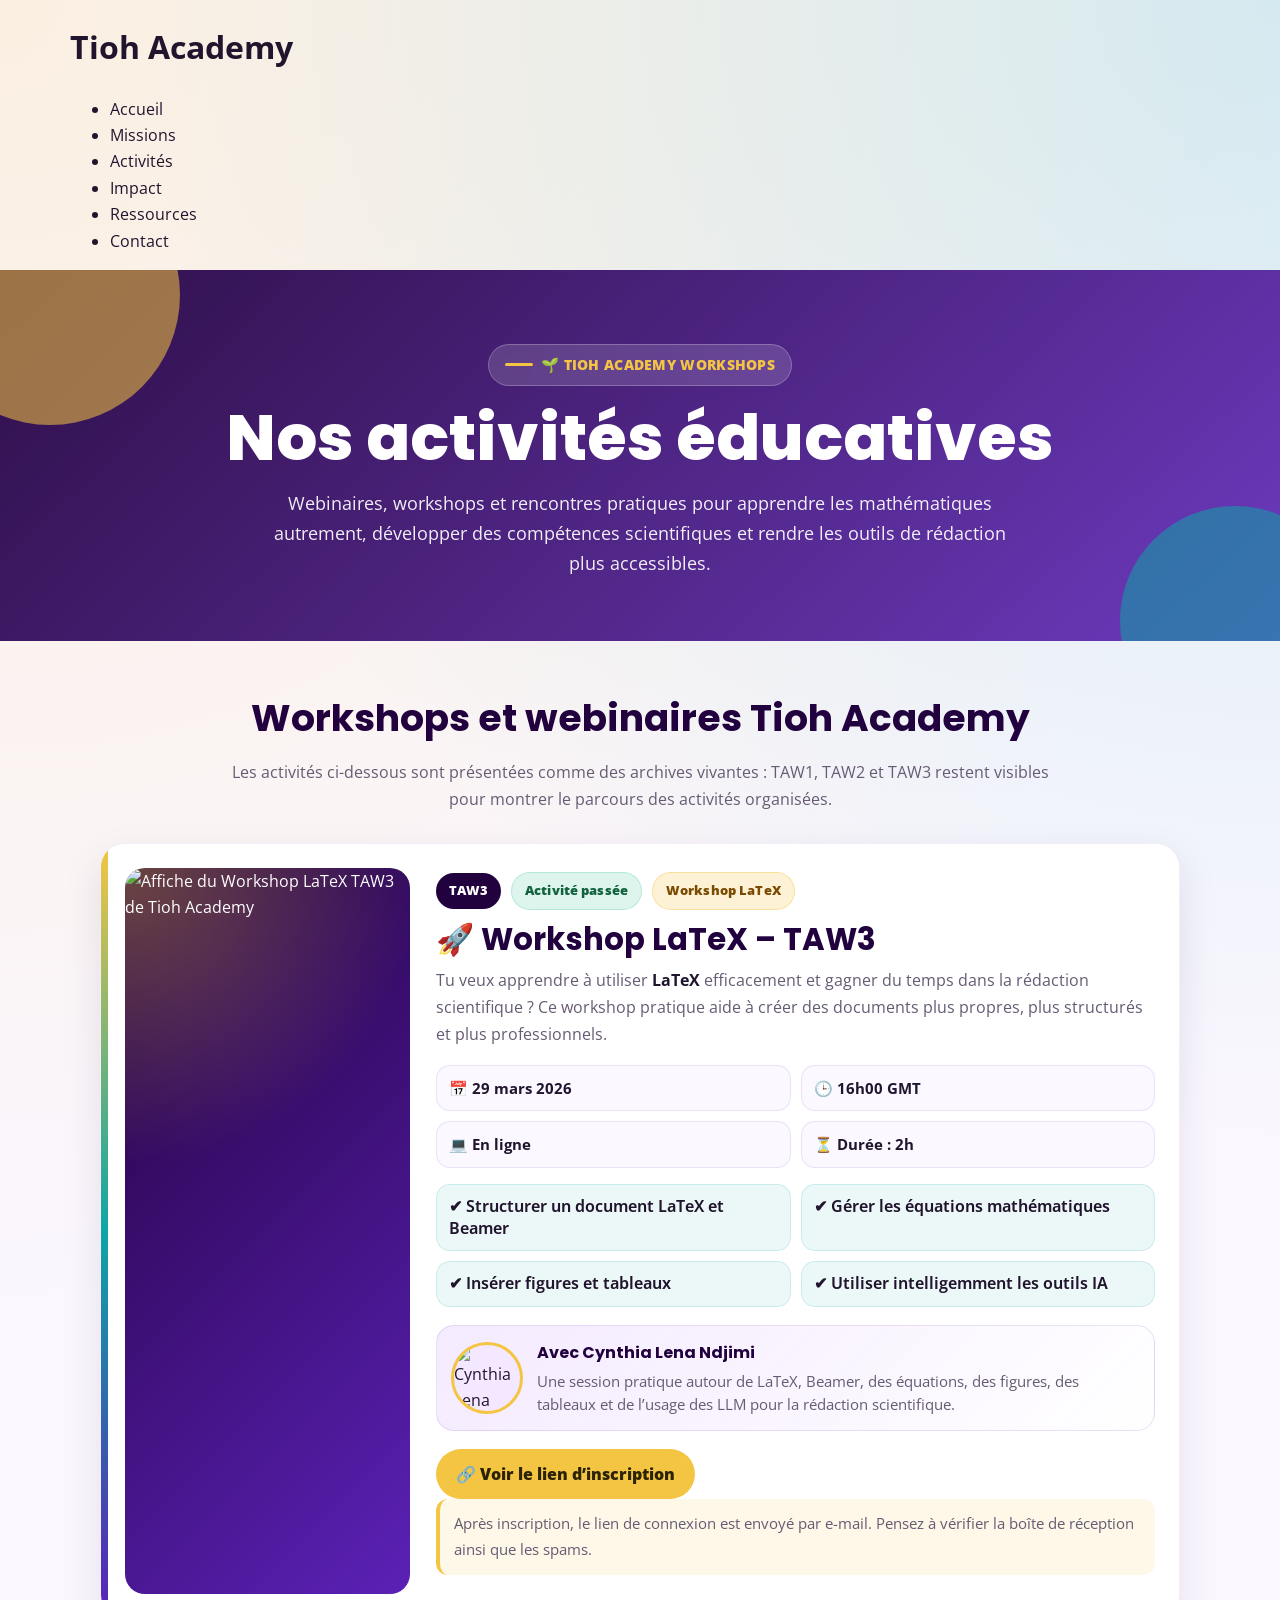
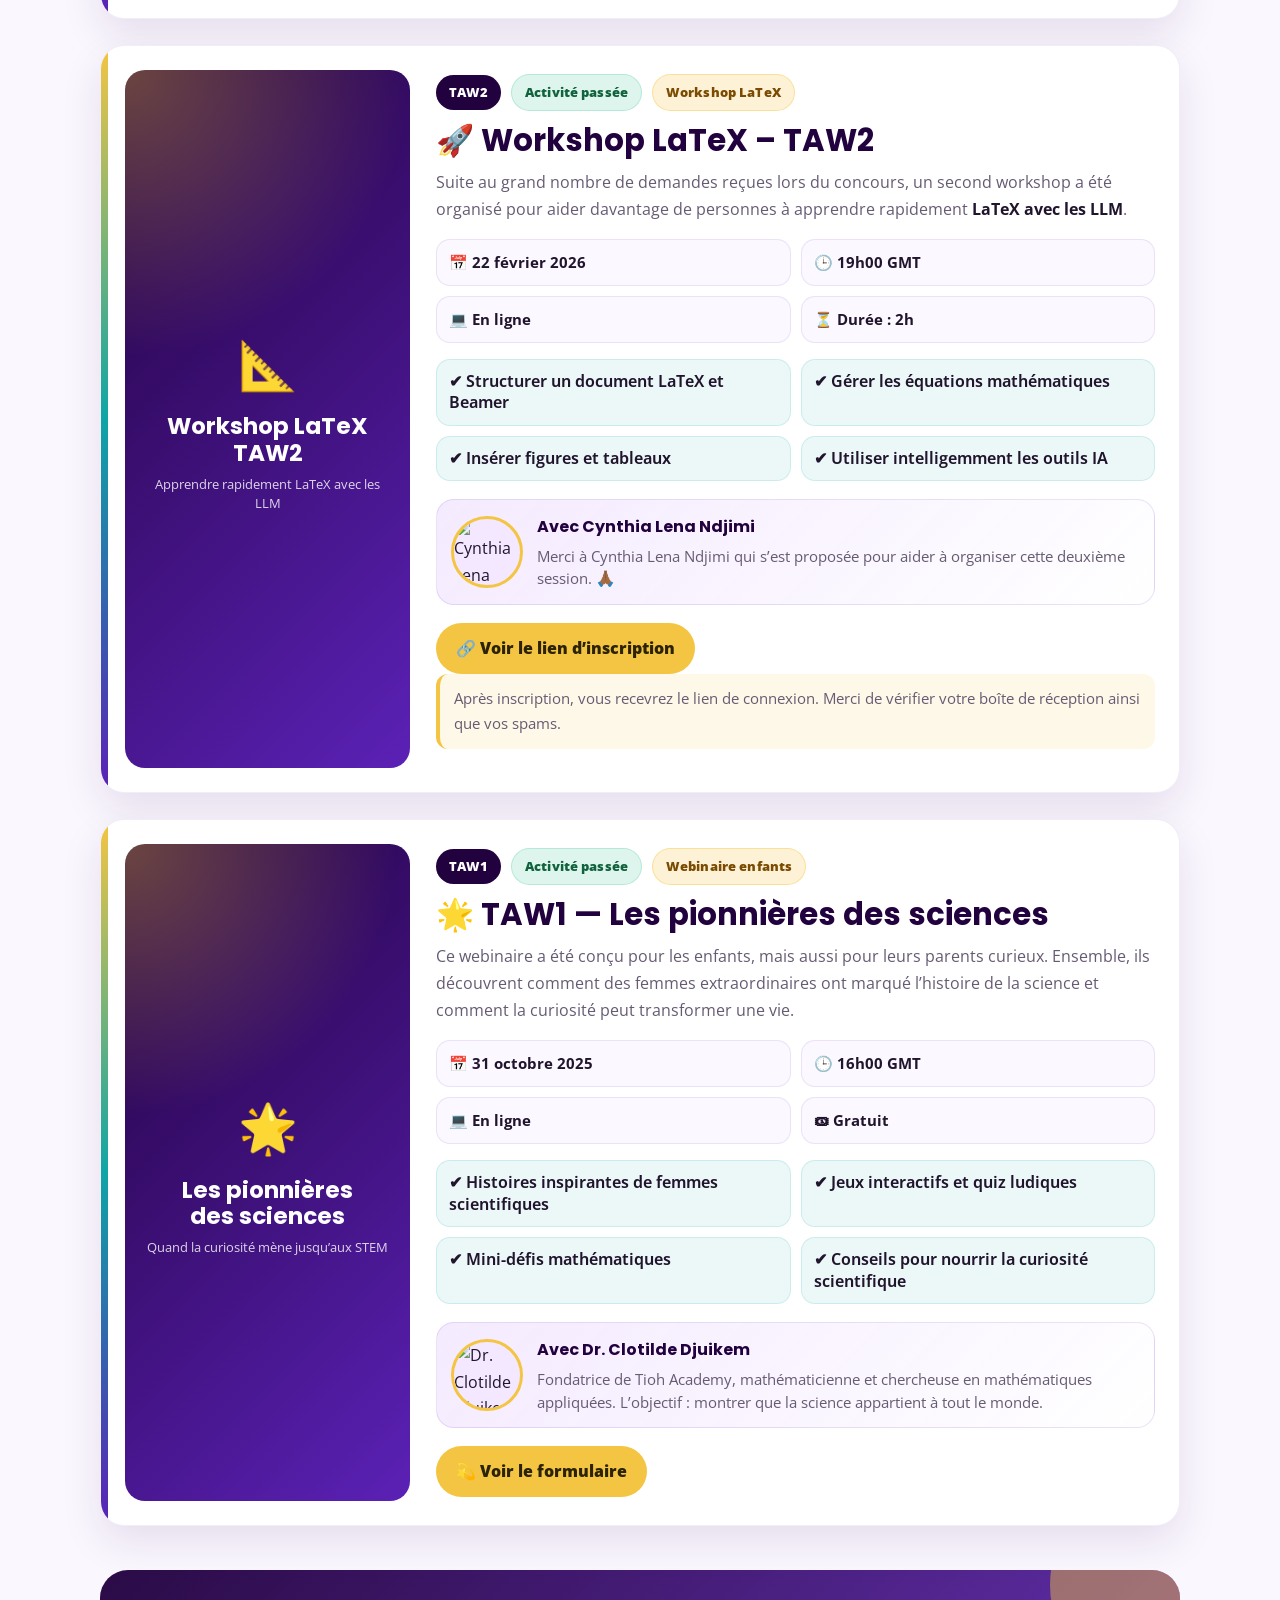
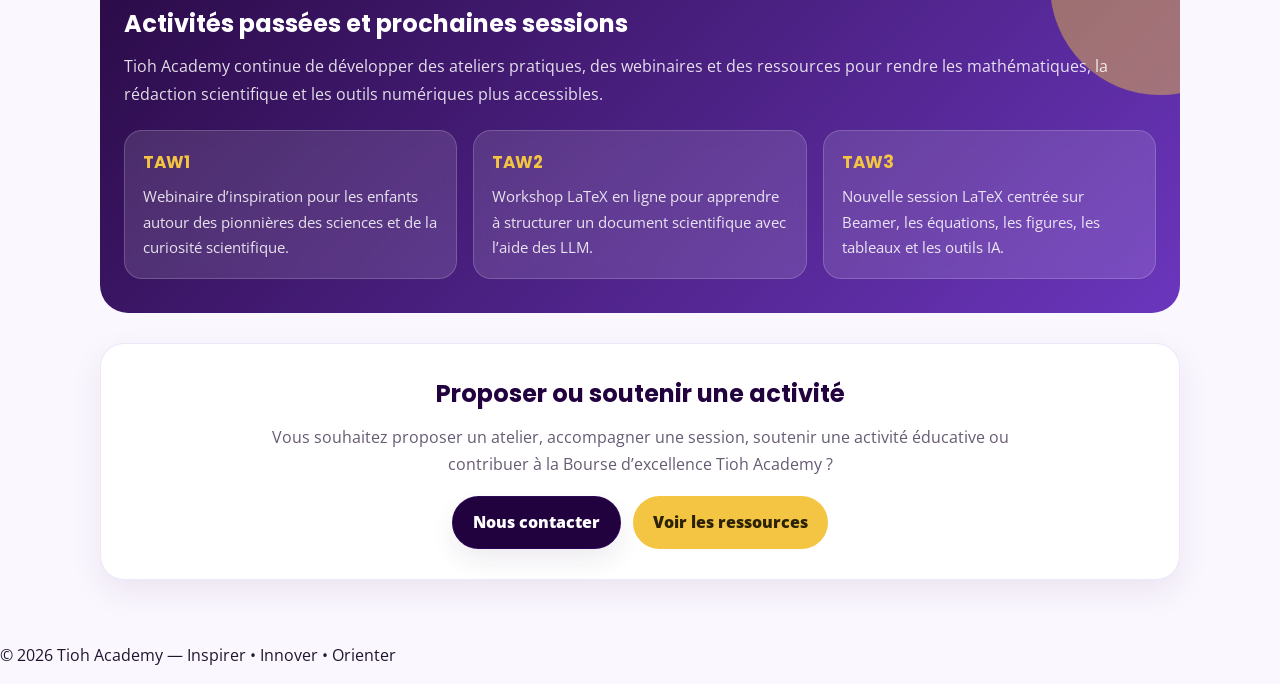
==== activites.html @ cbda8cb9 "Add files via upload" ====
<!DOCTYPE html>
<html lang="fr">
<head>
  <meta charset="UTF-8" />
  <meta name="viewport" content="width=device-width, initial-scale=1.0" />

  <title>Nos activités — Tioh Academy</title>
  <meta name="description" content="Découvrez les activités éducatives de Tioh Academy : webinaires, workshops LaTeX, ateliers de vulgarisation scientifique, ressources et événements pour apprendre les mathématiques autrement." />

  <link rel="stylesheet" href="style.css" />
  <link href="https://fonts.googleapis.com/css2?family=Poppins:wght@400;600;700;800&family=Open+Sans&display=swap" rel="stylesheet" />

  <style>
    :root {
      --tioh-navy: #22013F;
      --tioh-purple: #5B21B6;
      --tioh-purple-2: #7d3c98;
      --tioh-lavender: #F3E8FF;
      --tioh-light: #FBF7FF;
      --tioh-gold: #F4C542;
      --tioh-teal: #0EA5A6;
      --tioh-green: #10B981;
      --tioh-text: #21152E;
      --tioh-muted: #665B73;
      --white: #ffffff;
    }

    body {
      background:
        radial-gradient(circle at top left, rgba(244,197,66,0.16), transparent 32%),
        radial-gradient(circle at top right, rgba(14,165,166,0.16), transparent 28%),
        var(--tioh-light);
    }

    .hero-activities {
      position: relative;
      overflow: hidden;
      color: white;
      text-align: center;
      padding: 74px 20px 62px;
      background:
        linear-gradient(135deg, rgba(34,1,63,0.94), rgba(91,33,182,0.88)),
        url('images/hero-activites.jpg') center/cover no-repeat;
    }

    .hero-activities::before,
    .hero-activities::after {
      content: "";
      position: absolute;
      border-radius: 50%;
      opacity: 0.55;
      pointer-events: none;
    }

    .hero-activities::before {
      width: 260px;
      height: 260px;
      background: var(--tioh-gold);
      top: -105px;
      left: -80px;
    }

    .hero-activities::after {
      width: 230px;
      height: 230px;
      background: var(--tioh-teal);
      right: -70px;
      bottom: -95px;
    }

    .hero-activities .hero-inner {
      position: relative;
      z-index: 2;
      max-width: 920px;
      margin: 0 auto;
      animation: slideUp 0.9s ease-out;
    }

    .eyebrow {
      display: inline-flex;
      align-items: center;
      gap: 8px;
      background: rgba(255,255,255,0.15);
      border: 1px solid rgba(255,255,255,0.24);
      color: var(--tioh-gold);
      padding: 8px 16px;
      border-radius: 999px;
      font-weight: 800;
      font-size: 0.9rem;
      letter-spacing: 0.02em;
      margin-bottom: 18px;
      backdrop-filter: blur(6px);
    }

    .hero-activities h1 {
      font-family: "Poppins", sans-serif;
      font-size: clamp(2.1rem, 5vw, 4rem);
      line-height: 1.05;
      margin: 0 0 18px;
      font-weight: 800;
    }

    .hero-activities p {
      max-width: 760px;
      margin: 0 auto;
      font-size: 1.1rem;
      line-height: 1.7;
      color: rgba(255,255,255,0.92);
    }

    .section-activities {
      max-width: 1120px;
      margin: 0 auto;
      padding: 46px 20px;
    }

    .section-head {
      text-align: center;
      max-width: 820px;
      margin: 0 auto 30px;
    }

    .section-head h2 {
      color: var(--tioh-navy);
      font-family: "Poppins", sans-serif;
      font-size: clamp(1.65rem, 3vw, 2.35rem);
      margin: 0 0 10px;
    }

    .section-head p {
      color: var(--tioh-muted);
      margin: 0;
      line-height: 1.7;
    }

    .activity-stack {
      display: grid;
      gap: 26px;
    }

    .activity-card {
      display: grid;
      grid-template-columns: 285px 1fr;
      gap: 26px;
      background: var(--white);
      border-radius: 24px;
      padding: 24px;
      box-shadow: 0 16px 40px rgba(34,1,63,0.10);
      border: 1px solid rgba(91,33,182,0.08);
      position: relative;
      overflow: hidden;
      transition: transform 0.25s ease, box-shadow 0.25s ease;
    }

    .activity-card:hover {
      transform: translateY(-4px);
      box-shadow: 0 22px 50px rgba(34,1,63,0.15);
    }

    .activity-card::before {
      content: "";
      position: absolute;
      inset: 0 auto 0 0;
      width: 7px;
      background: linear-gradient(180deg, var(--tioh-gold), var(--tioh-teal), var(--tioh-purple));
    }

    .activity-media {
      position: relative;
      min-height: 250px;
      border-radius: 20px;
      overflow: hidden;
      background:
        radial-gradient(circle at top left, rgba(244,197,66,0.35), transparent 38%),
        linear-gradient(135deg, var(--tioh-navy), var(--tioh-purple));
      display: flex;
      align-items: center;
      justify-content: center;
      color: white;
    }

    .activity-media img {
      width: 100%;
      height: 100%;
      min-height: 250px;
      object-fit: cover;
      display: block;
    }

    .media-placeholder {
      text-align: center;
      padding: 22px;
    }

    .media-placeholder .big {
      font-size: 3rem;
      display: block;
      margin-bottom: 10px;
    }

    .media-placeholder strong {
      display: block;
      font-family: "Poppins", sans-serif;
      font-size: 1.45rem;
      line-height: 1.15;
    }

    .media-placeholder small {
      display: block;
      margin-top: 8px;
      color: rgba(255,255,255,0.82);
      line-height: 1.45;
    }

    .activity-content {
      padding: 4px 0;
    }

    .topline {
      display: flex;
      flex-wrap: wrap;
      gap: 10px;
      align-items: center;
      margin-bottom: 12px;
    }

    .status {
      display: inline-flex;
      align-items: center;
      border-radius: 999px;
      padding: 7px 13px;
      font-weight: 800;
      font-size: 0.82rem;
      letter-spacing: 0.01em;
    }

    .status-past {
      color: #11623d;
      background: rgba(16,185,129,0.14);
      border: 1px solid rgba(16,185,129,0.20);
    }

    .status-featured {
      color: #7a4b00;
      background: rgba(244,197,66,0.22);
      border: 1px solid rgba(244,197,66,0.40);
    }

    .activity-number {
      display: inline-flex;
      align-items: center;
      border-radius: 999px;
      padding: 7px 13px;
      color: white;
      background: var(--tioh-navy);
      font-weight: 800;
      font-size: 0.82rem;
    }

    .activity-content h3 {
      margin: 0 0 10px;
      color: var(--tioh-navy);
      font-family: "Poppins", sans-serif;
      font-size: clamp(1.35rem, 2.4vw, 2rem);
      line-height: 1.15;
    }

    .activity-content p {
      color: var(--tioh-muted);
      line-height: 1.7;
      margin: 0 0 15px;
    }

    .activity-content strong {
      color: var(--tioh-text);
    }

    .meta-grid {
      display: grid;
      grid-template-columns: repeat(2, minmax(0, 1fr));
      gap: 10px;
      margin: 16px 0;
    }

    .meta {
      background: #fbf8ff;
      border: 1px solid rgba(91,33,182,0.10);
      border-radius: 14px;
      padding: 10px 12px;
      color: var(--tioh-text);
      font-weight: 700;
      font-size: 0.94rem;
    }

    .program {
      display: grid;
      grid-template-columns: repeat(2, minmax(0, 1fr));
      gap: 10px;
      margin: 16px 0 18px;
      padding: 0;
      list-style: none;
    }

    .program li {
      background: rgba(14,165,166,0.08);
      border: 1px solid rgba(14,165,166,0.15);
      color: var(--tioh-text);
      border-radius: 14px;
      padding: 11px 12px;
      line-height: 1.35;
      font-weight: 650;
    }

    .speaker-box {
      display: flex;
      align-items: center;
      gap: 14px;
      background: linear-gradient(135deg, rgba(243,232,255,0.9), rgba(255,255,255,0.95));
      border: 1px solid rgba(91,33,182,0.12);
      border-radius: 18px;
      padding: 14px;
      margin: 18px 0;
    }

    .speaker-photo {
      width: 72px;
      height: 72px;
      border-radius: 50%;
      object-fit: cover;
      border: 3px solid var(--tioh-gold);
      background: var(--tioh-lavender);
      flex: 0 0 auto;
    }

    .speaker-placeholder {
      width: 72px;
      height: 72px;
      border-radius: 50%;
      border: 3px solid var(--tioh-gold);
      background: linear-gradient(135deg, var(--tioh-purple), var(--tioh-teal));
      color: white;
      font-weight: 800;
      display: inline-flex;
      align-items: center;
      justify-content: center;
      flex: 0 0 auto;
      font-family: "Poppins", sans-serif;
      font-size: 0.95rem;
    }

    .speaker-box h4 {
      margin: 0 0 4px;
      color: var(--tioh-navy);
      font-family: "Poppins", sans-serif;
    }

    .speaker-box p {
      margin: 0;
      font-size: 0.95rem;
      line-height: 1.5;
    }

    .btn-row {
      display: flex;
      flex-wrap: wrap;
      gap: 12px;
      margin-top: 18px;
    }

    .btn-activity {
      display: inline-flex;
      align-items: center;
      justify-content: center;
      gap: 8px;
      background: var(--tioh-gold);
      color: #2b2304;
      text-decoration: none;
      font-weight: 800;
      border-radius: 999px;
      padding: 12px 20px;
      transition: transform 0.25s ease, background 0.25s ease;
    }

    .btn-activity:hover {
      transform: translateY(-3px);
      background: #d9a91e;
    }

    .btn-secondary {
      background: var(--tioh-navy);
      color: white;
    }

    .btn-secondary:hover {
      background: var(--tioh-purple);
    }

    .note {
      font-size: 0.94rem;
      color: var(--tioh-muted);
      background: rgba(244,197,66,0.12);
      border-left: 4px solid var(--tioh-gold);
      border-radius: 12px;
      padding: 12px 14px;
      margin-top: 14px;
    }

    .archive-section {
      background: linear-gradient(135deg, rgba(34,1,63,0.96), rgba(91,33,182,0.90));
      color: white;
      border-radius: 28px;
      padding: 34px 24px;
      margin-top: 44px;
      overflow: hidden;
      position: relative;
    }

    .archive-section::after {
      content: "";
      position: absolute;
      width: 220px;
      height: 220px;
      background: var(--tioh-gold);
      border-radius: 50%;
      right: -90px;
      top: -95px;
      opacity: 0.45;
    }

    .archive-section h2,
    .archive-section p {
      position: relative;
      z-index: 1;
    }

    .archive-section h2 {
      margin: 0 0 10px;
      font-family: "Poppins", sans-serif;
      color: white;
    }

    .archive-section p {
      margin: 0;
      color: rgba(255,255,255,0.86);
      line-height: 1.7;
    }

    .archive-grid {
      position: relative;
      z-index: 1;
      display: grid;
      grid-template-columns: repeat(3, minmax(0, 1fr));
      gap: 16px;
      margin-top: 22px;
    }

    .mini-card {
      background: rgba(255,255,255,0.12);
      border: 1px solid rgba(255,255,255,0.18);
      border-radius: 18px;
      padding: 18px;
      backdrop-filter: blur(8px);
    }

    .mini-card h3 {
      margin: 0 0 8px;
      color: var(--tioh-gold);
      font-family: "Poppins", sans-serif;
      font-size: 1.05rem;
    }

    .mini-card p {
      font-size: 0.93rem;
      margin: 0;
    }

    .contact-cta {
      text-align: center;
      background: white;
      border: 1px solid rgba(91,33,182,0.10);
      border-radius: 24px;
      box-shadow: 0 12px 32px rgba(34,1,63,0.08);
      padding: 30px 20px;
      margin-top: 30px;
    }

    .contact-cta h2 {
      margin: 0 0 10px;
      color: var(--tioh-navy);
      font-family: "Poppins", sans-serif;
    }

    .contact-cta p {
      color: var(--tioh-muted);
      line-height: 1.7;
      max-width: 760px;
      margin: 0 auto 18px;
    }

    @keyframes slideUp {
      from { transform: translateY(28px); opacity: 0; }
      to { transform: translateY(0); opacity: 1; }
    }

    @media (max-width: 880px) {
      .activity-card {
        grid-template-columns: 1fr;
      }

      .activity-media {
        max-width: 380px;
        width: 100%;
        margin: 0 auto;
      }

      .archive-grid {
        grid-template-columns: 1fr;
      }
    }

    @media (max-width: 620px) {
      .hero-activities {
        padding: 56px 16px 48px;
      }

      .section-activities {
        padding: 36px 16px;
      }

      .activity-card {
        padding: 18px;
        border-radius: 20px;
      }

      .meta-grid,
      .program {
        grid-template-columns: 1fr;
      }

      .speaker-box {
        align-items: flex-start;
      }

      .speaker-photo,
      .speaker-placeholder {
        width: 58px;
        height: 58px;
      }
    }
  </style>
</head>

<body>

  <!-- Header -->
  <header>
    <div class="container">
      <h1 class="logo">Tioh Academy</h1>
      <nav>
        <ul>
          <li><a href="index.html#accueil">Accueil</a></li>
          <li><a href="index.html#missions">Missions</a></li>
          <li><a href="activites.html" class="active">Activités</a></li>
          <li><a href="impact.html">Impact</a></li>
          <li><a href="ressources.html">Ressources</a></li>
          <li><a href="index.html#contact">Contact</a></li>
        </ul>
      </nav>
    </div>
  </header>

  <!-- Hero -->
  <section class="hero-activities">
    <div class="hero-inner">
      <div class="eyebrow">🌱 TIOH ACADEMY WORKSHOPS</div>
      <h1>Nos activités éducatives</h1>
      <p>
        Webinaires, workshops et rencontres pratiques pour apprendre les mathématiques autrement,
        développer des compétences scientifiques et rendre les outils de rédaction plus accessibles.
      </p>
    </div>
  </section>

  <!-- Activités principales -->
  <main class="section-activities">
    <div class="section-head">
      <h2>Workshops et webinaires Tioh Academy</h2>
      <p>
        Les activités ci-dessous sont présentées comme des archives vivantes :
        TAW1, TAW2 et TAW3 restent visibles pour montrer le parcours des activités organisées.
      </p>
    </div>

    <div class="activity-stack">

      <!-- TAW3 -->
      <article class="activity-card" id="taw3">
        <div class="activity-media">
          <img src="images/activites/taw3-latex.png" alt="Affiche du Workshop LaTeX TAW3 de Tioh Academy">
        </div>

        <div class="activity-content">
          <div class="topline">
            <span class="activity-number">TAW3</span>
            <span class="status status-past">Activité passée</span>
            <span class="status status-featured">Workshop LaTeX</span>
          </div>

          <h3>🚀 Workshop LaTeX – TAW3</h3>

          <p>
            Tu veux apprendre à utiliser <strong>LaTeX</strong> efficacement et gagner du temps dans la rédaction scientifique ?
            Ce workshop pratique aide à créer des documents plus propres, plus structurés et plus professionnels.
          </p>

          <div class="meta-grid">
            <div class="meta">📅 29 mars 2026</div>
            <div class="meta">🕒 16h00 GMT</div>
            <div class="meta">💻 En ligne</div>
            <div class="meta">⏳ Durée : 2h</div>
          </div>

          <ul class="program">
            <li>✔ Structurer un document LaTeX et Beamer</li>
            <li>✔ Gérer les équations mathématiques</li>
            <li>✔ Insérer figures et tableaux</li>
            <li>✔ Utiliser intelligemment les outils IA</li>
          </ul>

          <div class="speaker-box">
            <img class="speaker-photo" src="images/intervenantes/cynthia_lena_ndjimi.jpg" alt="Cynthia Lena Ndjimi, intervenante du workshop LaTeX Tioh Academy">
            <div>
              <h4>Avec Cynthia Lena Ndjimi</h4>
              <p>
                Une session pratique autour de LaTeX, Beamer, des équations, des figures, des tableaux
                et de l’usage des LLM pour la rédaction scientifique.
              </p>
            </div>
          </div>

          <div class="btn-row">
            <a href="https://lnkd.in/guh6CATs" class="btn-activity" target="_blank" rel="noopener noreferrer">
              🔗 Voir le lien d’inscription
            </a>
          </div>

          <p class="note">
            Après inscription, le lien de connexion est envoyé par e-mail.
            Pensez à vérifier la boîte de réception ainsi que les spams.
          </p>
        </div>
      </article>

      <!-- TAW2 -->
      <article class="activity-card" id="taw2">
        <div class="activity-media">
          <div class="media-placeholder">
            <span class="big">📐</span>
            <strong>Workshop LaTeX<br>TAW2</strong>
            <small>Apprendre rapidement LaTeX avec les LLM</small>
          </div>
        </div>

        <div class="activity-content">
          <div class="topline">
            <span class="activity-number">TAW2</span>
            <span class="status status-past">Activité passée</span>
            <span class="status status-featured">Workshop LaTeX</span>
          </div>

          <h3>🚀 Workshop LaTeX – TAW2</h3>

          <p>
            Suite au grand nombre de demandes reçues lors du concours,
            un second workshop a été organisé pour aider davantage de personnes
            à apprendre rapidement <strong>LaTeX avec les LLM</strong>.
          </p>

          <div class="meta-grid">
            <div class="meta">📅 22 février 2026</div>
            <div class="meta">🕒 19h00 GMT</div>
            <div class="meta">💻 En ligne</div>
            <div class="meta">⏳ Durée : 2h</div>
          </div>

          <ul class="program">
            <li>✔ Structurer un document LaTeX et Beamer</li>
            <li>✔ Gérer les équations mathématiques</li>
            <li>✔ Insérer figures et tableaux</li>
            <li>✔ Utiliser intelligemment les outils IA</li>
          </ul>

          <div class="speaker-box">
            <img class="speaker-photo" src="images/intervenantes/cynthia_lena_ndjimi.jpg" alt="Cynthia Lena Ndjimi, intervenante du workshop LaTeX Tioh Academy">
            <div>
              <h4>Avec Cynthia Lena Ndjimi</h4>
              <p>
                Merci à Cynthia Lena Ndjimi qui s’est proposée pour aider à organiser cette deuxième session. 🙏🏾
              </p>
            </div>
          </div>

          <div class="btn-row">
            <a href="https://lnkd.in/gDzG6xdK" class="btn-activity" target="_blank" rel="noopener noreferrer">
              🔗 Voir le lien d’inscription
            </a>
          </div>

          <p class="note">
            Après inscription, vous recevrez le lien de connexion.
            Merci de vérifier votre boîte de réception ainsi que vos spams.
          </p>
        </div>
      </article>

      <!-- TAW1 -->
      <article class="activity-card" id="taw1">
        <div class="activity-media">
          <div class="media-placeholder">
            <span class="big">🌟</span>
            <strong>Les pionnières<br>des sciences</strong>
            <small>Quand la curiosité mène jusqu’aux STEM</small>
          </div>
        </div>

        <div class="activity-content">
          <div class="topline">
            <span class="activity-number">TAW1</span>
            <span class="status status-past">Activité passée</span>
            <span class="status status-featured">Webinaire enfants</span>
          </div>

          <h3>🌟 TAW1 — Les pionnières des sciences</h3>

          <p>
            Ce webinaire a été conçu pour les enfants, mais aussi pour leurs parents curieux.
            Ensemble, ils découvrent comment des femmes extraordinaires ont marqué l’histoire de la science
            et comment la curiosité peut transformer une vie.
          </p>

          <div class="meta-grid">
            <div class="meta">📅 31 octobre 2025</div>
            <div class="meta">🕒 16h00 GMT</div>
            <div class="meta">💻 En ligne</div>
            <div class="meta">🎟 Gratuit</div>
          </div>

          <ul class="program">
            <li>✔ Histoires inspirantes de femmes scientifiques</li>
            <li>✔ Jeux interactifs et quiz ludiques</li>
            <li>✔ Mini-défis mathématiques</li>
            <li>✔ Conseils pour nourrir la curiosité scientifique</li>
          </ul>

          <div class="speaker-box">
            <img class="speaker-photo" src="images/intervenantes/clotilde_djuikem.jpeg" alt="Dr. Clotilde Djuikem, fondatrice de Tioh Academy">
            <div>
              <h4>Avec Dr. Clotilde Djuikem</h4>
              <p>
                Fondatrice de Tioh Academy, mathématicienne et chercheuse en mathématiques appliquées.
                L’objectif : montrer que la science appartient à tout le monde.
              </p>
            </div>
          </div>

          <div class="btn-row">
            <a href="https://docs.google.com/forms/d/e/1FAIpQLSdXNtFnPAZ7CL9iQlbw2U0p4MJKfTzaOCSV3G_324K0WNvIiQ/viewform?usp=header" class="btn-activity" target="_blank" rel="noopener noreferrer">
              💫 Voir le formulaire
            </a>
          </div>
        </div>
      </article>

    </div>

    <section class="archive-section">
      <h2>Activités passées et prochaines sessions</h2>
      <p>
        Tioh Academy continue de développer des ateliers pratiques, des webinaires et des ressources
        pour rendre les mathématiques, la rédaction scientifique et les outils numériques plus accessibles.
      </p>

      <div class="archive-grid">
        <div class="mini-card">
          <h3>TAW1</h3>
          <p>Webinaire d’inspiration pour les enfants autour des pionnières des sciences et de la curiosité scientifique.</p>
        </div>

        <div class="mini-card">
          <h3>TAW2</h3>
          <p>Workshop LaTeX en ligne pour apprendre à structurer un document scientifique avec l’aide des LLM.</p>
        </div>

        <div class="mini-card">
          <h3>TAW3</h3>
          <p>Nouvelle session LaTeX centrée sur Beamer, les équations, les figures, les tableaux et les outils IA.</p>
        </div>
      </div>
    </section>

    <section class="contact-cta">
      <h2>Proposer ou soutenir une activité</h2>
      <p>
        Vous souhaitez proposer un atelier, accompagner une session, soutenir une activité éducative
        ou contribuer à la Bourse d’excellence Tioh Academy ?
      </p>

      <div class="btn-row" style="justify-content:center;">
        <a href="index.html#contact" class="btn-activity btn-secondary">Nous contacter</a>
        <a href="ressources.html" class="btn-activity">Voir les ressources</a>
      </div>
    </section>
  </main>

  <footer>
    <p>© 2026 Tioh Academy — Inspirer • Innover • Orienter</p>
  </footer>

</body>
</html>
---- style.css ----
:root {
  --tioh-navy: #22013f;
  --tioh-dark: #21152e;
  --tioh-purple: #5b21b6;
  --tioh-purple-soft: #7b5cd6;
  --tioh-lavender: #f3e8ff;
  --tioh-light: #fbf7ff;
  --tioh-gold: #f4c542;
  --tioh-gold-dark: #b77912;
  --tioh-teal: #0ea5a6;
  --tioh-pink: #e58bb6;
  --tioh-red: #e11d48;
  --tioh-green: #10b981;
  --white: #ffffff;
  --muted: #665b73;
  --shadow: 0 24px 70px rgba(34, 1, 63, 0.14);
  --radius-lg: 28px;
  --radius-md: 18px;
}

* {
  box-sizing: border-box;
}

html {
  scroll-behavior: smooth;
}

body {
  margin: 0;
  font-family: 'Open Sans', Arial, sans-serif;
  color: var(--tioh-dark);
  background: var(--tioh-light);
  line-height: 1.65;
}

a {
  color: inherit;
  text-decoration: none;
}

img,
iframe {
  max-width: 100%;
}

.container {
  width: min(1140px, calc(100% - 36px));
  margin: 0 auto;
}

.site-header {
  position: sticky;
  top: 0;
  z-index: 50;
  background: rgba(255, 255, 255, 0.88);
  backdrop-filter: blur(16px);
  border-bottom: 1px solid rgba(91, 33, 182, 0.12);
}

.nav-wrap {
  min-height: 78px;
  display: flex;
  align-items: center;
  justify-content: space-between;
  gap: 24px;
}

.brand {
  display: inline-flex;
  align-items: center;
  gap: 12px;
}

.brand-mark {
  width: 48px;
  height: 48px;
  display: grid;
  place-items: center;
  border-radius: 16px;
  color: var(--white);
  font-family: 'Poppins', sans-serif;
  font-weight: 800;
  font-size: 1.35rem;
  background: linear-gradient(135deg, var(--tioh-navy), var(--tioh-purple));
  box-shadow: 0 12px 25px rgba(91, 33, 182, 0.25);
  position: relative;
}

.brand-mark::after {
  content: '';
  position: absolute;
  right: -5px;
  bottom: -5px;
  width: 16px;
  height: 16px;
  border-radius: 50%;
  background: var(--tioh-gold);
  border: 3px solid var(--white);
}

.brand strong,
.section-heading h2,
.hero h1,
.hero-panel h2,
.scholarship-copy h2,
.activities-section h2,
.socials-section h2,
.contact-card h2 {
  font-family: 'Poppins', sans-serif;
}

.brand strong {
  display: block;
  font-size: 1.05rem;
  color: var(--tioh-navy);
}

.brand small {
  display: block;
  font-size: 0.74rem;
  color: var(--muted);
  margin-top: -3px;
}

.main-nav {
  display: flex;
  align-items: center;
  gap: 8px;
}

.main-nav a {
  padding: 10px 13px;
  border-radius: 999px;
  font-weight: 700;
  color: var(--tioh-dark);
  transition: 0.2s ease;
}

.main-nav a:hover {
  color: var(--tioh-purple);
  background: var(--tioh-lavender);
}

.menu-toggle {
  display: none;
  width: 44px;
  height: 44px;
  border: 0;
  border-radius: 14px;
  background: var(--tioh-lavender);
  color: var(--tioh-navy);
  font-size: 1.3rem;
  cursor: pointer;
}

.hero {
  position: relative;
  overflow: hidden;
  padding: 92px 0 72px;
  background:
    radial-gradient(circle at 8% 10%, rgba(244, 197, 66, 0.22), transparent 28%),
    radial-gradient(circle at 92% 8%, rgba(14, 165, 166, 0.20), transparent 28%),
    linear-gradient(135deg, #ffffff 0%, #fbf7ff 45%, #f3e8ff 100%);
}

.hero::before {
  content: '';
  position: absolute;
  inset: 0;
  background-image:
    linear-gradient(rgba(91, 33, 182, 0.05) 1px, transparent 1px),
    linear-gradient(90deg, rgba(91, 33, 182, 0.05) 1px, transparent 1px);
  background-size: 42px 42px;
  mask-image: linear-gradient(to bottom, black, transparent 80%);
}

.hero-shape {
  position: absolute;
  border-radius: 999px;
  filter: blur(2px);
  opacity: 0.75;
  animation: float 6s ease-in-out infinite;
}

.hero-shape-one {
  width: 180px;
  height: 180px;
  right: 9%;
  top: 18%;
  background: rgba(229, 139, 182, 0.26);
}

.hero-shape-two {
  width: 90px;
  height: 90px;
  left: 6%;
  bottom: 13%;
  background: rgba(244, 197, 66, 0.32);
  animation-delay: 1.2s;
}

.hero-grid {
  position: relative;
  z-index: 1;
  display: grid;
  grid-template-columns: 1.1fr 0.9fr;
  gap: 42px;
  align-items: center;
}

.eyebrow {
  display: inline-flex;
  align-items: center;
  gap: 8px;
  margin: 0 0 12px;
  color: var(--tioh-purple);
  font-weight: 800;
  text-transform: uppercase;
  letter-spacing: 0.08em;
  font-size: 0.78rem;
}

.eyebrow::before {
  content: '';
  width: 28px;
  height: 3px;
  border-radius: 999px;
  background: var(--tioh-gold);
}

.light-text {
  color: #fff1bc;
}

.hero h1 {
  margin: 0;
  font-size: clamp(2.45rem, 5vw, 5rem);
  line-height: 1.03;
  color: var(--tioh-navy);
  letter-spacing: -0.05em;
}

.hero h1 span {
  color: var(--tioh-purple);
  position: relative;
}

.hero h1 span::after {
  content: '';
  position: absolute;
  left: 0;
  bottom: 5px;
  width: 100%;
  height: 12px;
  background: rgba(244, 197, 66, 0.45);
  z-index: -1;
  border-radius: 999px;
}

.hero-lead {
  max-width: 690px;
  color: var(--muted);
  font-size: 1.1rem;
  margin: 22px 0 28px;
}

.hero-actions,
.scholarship-actions,
.contact-actions {
  display: flex;
  flex-wrap: wrap;
  gap: 14px;
  align-items: center;
}

.btn {
  display: inline-flex;
  align-items: center;
  justify-content: center;
  min-height: 48px;
  padding: 13px 22px;
  border-radius: 999px;
  font-weight: 800;
  transition: transform 0.18s ease, box-shadow 0.18s ease, background 0.18s ease;
}

.btn:hover {
  transform: translateY(-2px);
}

.btn-primary {
  color: var(--white);
  background: linear-gradient(135deg, var(--tioh-navy), var(--tioh-purple));
  box-shadow: 0 15px 30px rgba(91, 33, 182, 0.28);
}

.btn-secondary {
  color: var(--tioh-navy);
  background: var(--white);
  border: 1px solid rgba(91, 33, 182, 0.18);
  box-shadow: 0 12px 24px rgba(34, 1, 63, 0.08);
}

.btn-gold {
  color: var(--tioh-navy);
  background: var(--tioh-gold);
  box-shadow: 0 16px 30px rgba(244, 197, 66, 0.24);
}

.btn-white {
  color: var(--tioh-navy);
  background: var(--white);
}

.btn-full {
  width: 100%;
  color: var(--tioh-navy);
  background: var(--tioh-gold);
}

.hero-note {
  margin-top: 28px;
  display: flex;
  align-items: flex-start;
  gap: 12px;
  max-width: 620px;
  padding: 16px 18px;
  border-radius: 20px;
  background: rgba(255, 255, 255, 0.72);
  border: 1px solid rgba(91, 33, 182, 0.10);
}

.hero-note p {
  margin: 0;
  color: var(--muted);
}

.hero-panel,
.scholarship-card,
.video-card,
.contact-card {
  border-radius: var(--radius-lg);
  background: rgba(255, 255, 255, 0.88);
  border: 1px solid rgba(91, 33, 182, 0.12);
  box-shadow: var(--shadow);
}

.hero-panel {
  padding: 28px;
  position: relative;
  overflow: hidden;
}

.hero-panel::before {
  content: '';
  position: absolute;
  inset: 0 0 auto;
  height: 8px;
  background: linear-gradient(90deg, var(--tioh-gold), var(--tioh-teal), var(--tioh-purple));
}

.panel-top {
  display: flex;
  gap: 10px;
  flex-wrap: wrap;
  margin-bottom: 22px;
}

.badge {
  display: inline-flex;
  padding: 7px 12px;
  border-radius: 999px;
  background: var(--tioh-lavender);
  color: var(--tioh-purple);
  font-weight: 800;
  font-size: 0.82rem;
}

.badge-gold {
  background: rgba(244, 197, 66, 0.24);
  color: var(--tioh-gold-dark);
}

.hero-panel h2,
.scholarship-card h3 {
  margin: 0 0 10px;
  font-size: 1.65rem;
  color: var(--tioh-navy);
  line-height: 1.15;
}

.hero-panel p {
  color: var(--muted);
  margin-bottom: 22px;
}

.mini-stats {
  display: grid;
  grid-template-columns: repeat(3, 1fr);
  gap: 10px;
  margin: 24px 0;
}

.mini-stats div {
  padding: 14px 10px;
  border-radius: 18px;
  background: var(--tioh-light);
  text-align: center;
}

.mini-stats strong {
  display: block;
  color: var(--tioh-purple);
  font-family: 'Poppins', sans-serif;
  font-size: 1.45rem;
}

.mini-stats span {
  display: block;
  font-size: 0.77rem;
  color: var(--muted);
  line-height: 1.25;
}

.section {
  padding: 86px 0;
}

.section-heading {
  max-width: 760px;
  margin: 0 auto 40px;
  text-align: center;
}

.section-heading .eyebrow {
  justify-content: center;
}

.section-heading h2,
.scholarship-copy h2,
.activities-section h2,
.socials-section h2,
.contact-card h2 {
  margin: 0 0 16px;
  color: var(--tioh-navy);
  font-size: clamp(2rem, 3.4vw, 3.2rem);
  line-height: 1.12;
  letter-spacing: -0.035em;
}

.section-heading p,
.scholarship-copy p,
.activities-section p,
.contact-card p {
  color: var(--muted);
  margin: 0;
  font-size: 1.03rem;
}

.cards {
  display: grid;
  gap: 22px;
}

.three-cards {
  grid-template-columns: repeat(3, 1fr);
}

.card {
  padding: 28px;
  border-radius: var(--radius-md);
  background: var(--white);
  border: 1px solid rgba(91, 33, 182, 0.12);
  box-shadow: 0 18px 40px rgba(34, 1, 63, 0.08);
  transition: 0.2s ease;
}

.card:hover {
  transform: translateY(-5px);
  box-shadow: var(--shadow);
}

.icon {
  display: inline-grid;
  place-items: center;
  width: 52px;
  height: 52px;
  border-radius: 18px;
  margin-bottom: 18px;
  background: linear-gradient(135deg, rgba(91, 33, 182, 0.10), rgba(244, 197, 66, 0.20));
  font-size: 1.45rem;
}

.card h3 {
  margin: 0 0 10px;
  font-family: 'Poppins', sans-serif;
  color: var(--tioh-navy);
}

.card p {
  margin: 0;
  color: var(--muted);
}

.card a {
  display: inline-flex;
  margin-top: 18px;
  color: var(--tioh-purple);
  font-weight: 800;
}

.scholarship-section {
  position: relative;
  overflow: hidden;
  color: var(--white);
  background:
    radial-gradient(circle at 12% 10%, rgba(244, 197, 66, 0.28), transparent 24%),
    radial-gradient(circle at 90% 20%, rgba(14, 165, 166, 0.22), transparent 27%),
    linear-gradient(135deg, var(--tioh-navy), var(--tioh-purple));
}

.scholarship-grid,
.activity-grid,
.socials-grid {
  display: grid;
  grid-template-columns: 1fr 1fr;
  gap: 40px;
  align-items: center;
}

.scholarship-copy h2,
.socials-section h2 {
  color: var(--white);
}

.scholarship-copy p,
.socials-section p {
  color: rgba(255, 255, 255, 0.82);
}

.quote-box {
  margin: 28px 0;
  padding: 22px;
  border-radius: 22px;
  background: rgba(255, 255, 255, 0.11);
  border: 1px solid rgba(255, 255, 255, 0.18);
}

.quote-box strong,
.quote-box span {
  display: block;
}

.quote-box strong {
  color: var(--tioh-gold);
  font-family: 'Poppins', sans-serif;
  font-size: 1.3rem;
  margin-bottom: 6px;
}

.scholarship-card {
  padding: 28px;
  background: rgba(255, 255, 255, 0.96);
  color: var(--tioh-dark);
}

.countdown {
  display: grid;
  grid-template-columns: repeat(3, 1fr);
  gap: 10px;
  margin: 22px 0;
}

.countdown div {
  text-align: center;
  padding: 16px 10px;
  border-radius: 18px;
  background: var(--tioh-lavender);
}

.countdown strong {
  display: block;
  color: var(--tioh-purple);
  font-family: 'Poppins', sans-serif;
  font-size: 1.8rem;
  line-height: 1;
}

.countdown span {
  font-size: 0.8rem;
  color: var(--muted);
  font-weight: 700;
}

.timeline {
  list-style: none;
  margin: 22px 0;
  padding: 0;
  display: grid;
  gap: 16px;
}

.timeline li {
  position: relative;
  padding-left: 30px;
}

.timeline li::before {
  content: '';
  position: absolute;
  left: 0;
  top: 7px;
  width: 13px;
  height: 13px;
  border-radius: 50%;
  background: var(--tioh-gold);
  box-shadow: 0 0 0 5px rgba(244, 197, 66, 0.18);
}

.timeline strong,
.timeline span {
  display: block;
}

.timeline strong {
  color: var(--tioh-navy);
}

.timeline span,
.countries {
  color: var(--muted);
}

.countries {
  margin: 0;
  font-weight: 700;
}

.impact-section {
  background: var(--white);
}

.impact-grid {
  display: grid;
  grid-template-columns: repeat(4, 1fr);
  gap: 18px;
}

.impact-stat {
  padding: 30px 18px;
  border-radius: var(--radius-md);
  background: linear-gradient(180deg, var(--tioh-light), #ffffff);
  border: 1px solid rgba(91, 33, 182, 0.12);
  text-align: center;
}

.impact-stat strong {
  display: block;
  font-family: 'Poppins', sans-serif;
  font-size: clamp(1.6rem, 2.5vw, 2.5rem);
  color: var(--tioh-purple);
  line-height: 1.05;
}

.impact-stat span {
  display: block;
  margin-top: 8px;
  color: var(--muted);
  font-weight: 700;
}

.activities-section {
  background:
    radial-gradient(circle at 90% 20%, rgba(229, 139, 182, 0.18), transparent 22%),
    var(--tioh-light);
}

.check-list {
  list-style: none;
  padding: 0;
  margin: 24px 0 28px;
  display: grid;
  gap: 11px;
}

.check-list li {
  position: relative;
  padding-left: 31px;
  color: var(--tioh-dark);
  font-weight: 700;
}

.check-list li::before {
  content: '✓';
  position: absolute;
  left: 0;
  top: 0;
  width: 22px;
  height: 22px;
  display: grid;
  place-items: center;
  border-radius: 50%;
  color: var(--white);
  background: var(--tioh-green);
  font-size: 0.78rem;
}

.video-card {
  padding: 14px;
  background: var(--white);
}

.video-container {
  position: relative;
  width: 100%;
  padding-bottom: 56.25%;
  overflow: hidden;
  border-radius: 20px;
  background: var(--tioh-navy);
}

.video-container iframe {
  position: absolute;
  inset: 0;
  width: 100%;
  height: 100%;
}

.resources-section {
  background: #fff;
}

.socials-section {
  background:
    radial-gradient(circle at 5% 20%, rgba(244, 197, 66, 0.24), transparent 20%),
    linear-gradient(135deg, var(--tioh-purple), var(--tioh-navy));
  color: var(--white);
}

.social-links {
  display: flex;
  flex-wrap: wrap;
  gap: 12px;
  justify-content: flex-end;
}

.social-links a {
  min-width: 128px;
  text-align: center;
  padding: 13px 18px;
  border-radius: 999px;
  background: rgba(255, 255, 255, 0.12);
  border: 1px solid rgba(255, 255, 255, 0.20);
  font-weight: 800;
  transition: 0.18s ease;
}

.social-links a:hover {
  background: var(--tioh-gold);
  color: var(--tioh-navy);
  transform: translateY(-2px);
}

.contact-section {
  background: var(--tioh-light);
}

.contact-card {
  padding: clamp(26px, 5vw, 54px);
  text-align: center;
}

.contact-actions {
  justify-content: center;
  margin-top: 28px;
}

.site-footer {
  background: var(--tioh-navy);
  color: rgba(255, 255, 255, 0.84);
  padding: 24px 0;
}

.footer-grid {
  display: flex;
  align-items: center;
  justify-content: space-between;
  gap: 20px;
}

.footer-grid p {
  margin: 0;
}

.footer-grid a {
  color: var(--tioh-gold);
  font-weight: 800;
}

.reveal {
  opacity: 0;
  transform: translateY(22px);
  transition: opacity 0.65s ease, transform 0.65s ease;
}

.reveal.is-visible {
  opacity: 1;
  transform: translateY(0);
}

@keyframes float {
  0%, 100% { transform: translateY(0); }
  50% { transform: translateY(-18px); }
}

@media (max-width: 980px) {
  .menu-toggle {
    display: grid;
    place-items: center;
  }

  .main-nav {
    position: absolute;
    top: 78px;
    left: 18px;
    right: 18px;
    display: none;
    flex-direction: column;
    align-items: stretch;
    padding: 16px;
    border-radius: 20px;
    background: var(--white);
    box-shadow: var(--shadow);
  }

  .main-nav.is-open {
    display: flex;
  }

  .main-nav a {
    border-radius: 14px;
  }

  .hero-grid,
  .scholarship-grid,
  .activity-grid,
  .socials-grid {
    grid-template-columns: 1fr;
  }

  .social-links {
    justify-content: flex-start;
  }

  .three-cards,
  .impact-grid {
    grid-template-columns: repeat(2, 1fr);
  }
}

@media (max-width: 640px) {
  .container {
    width: min(100% - 28px, 1140px);
  }

  .hero {
    padding: 58px 0 52px;
  }

  .section {
    padding: 62px 0;
  }

  .hero-actions,
  .scholarship-actions,
  .contact-actions {
    align-items: stretch;
    flex-direction: column;
  }

  .btn {
    width: 100%;
  }

  .mini-stats,
  .countdown,
  .three-cards,
  .impact-grid {
    grid-template-columns: 1fr;
  }

  .footer-grid {
    flex-direction: column;
    align-items: flex-start;
  }
}

/* ================================
   Page Ressources
================================ */
.main-nav a.active {
  color: var(--tioh-purple);
  background: var(--tioh-lavender);
}

.page-hero {
  position: relative;
  overflow: hidden;
  padding: 92px 0 76px;
  background:
    radial-gradient(circle at 7% 12%, rgba(244, 197, 66, 0.25), transparent 26%),
    radial-gradient(circle at 93% 6%, rgba(14, 165, 166, 0.20), transparent 26%),
    linear-gradient(135deg, #ffffff 0%, #fbf7ff 42%, #f3e8ff 100%);
}

.page-hero::before {
  content: '';
  position: absolute;
  inset: 0;
  background-image:
    linear-gradient(rgba(91, 33, 182, 0.05) 1px, transparent 1px),
    linear-gradient(90deg, rgba(91, 33, 182, 0.05) 1px, transparent 1px);
  background-size: 42px 42px;
  mask-image: linear-gradient(to bottom, black, transparent 82%);
}

.page-hero-grid {
  position: relative;
  z-index: 1;
  display: grid;
  grid-template-columns: 1.05fr 0.95fr;
  gap: 42px;
  align-items: center;
}

.page-hero h1,
.resource-feature-card h2,
.library-copy h2,
.publication-item h3,
.method-card h3,
.platform-card h3 {
  font-family: 'Poppins', sans-serif;
}

.page-hero h1 {
  margin: 0;
  max-width: 780px;
  color: var(--tioh-navy);
  font-size: clamp(2.45rem, 4.8vw, 4.6rem);
  line-height: 1.04;
  letter-spacing: -0.05em;
}

.resource-feature-card {
  position: relative;
  overflow: hidden;
  padding: 30px;
  border-radius: var(--radius-lg);
  background: rgba(255, 255, 255, 0.92);
  border: 1px solid rgba(91, 33, 182, 0.12);
  box-shadow: var(--shadow);
}

.resource-feature-card::before {
  content: '';
  position: absolute;
  inset: 0 0 auto;
  height: 8px;
  background: linear-gradient(90deg, var(--tioh-gold), var(--tioh-teal), var(--tioh-purple));
}

.resource-feature-card h2 {
  margin: 18px 0 12px;
  color: var(--tioh-navy);
  font-size: clamp(1.7rem, 2.4vw, 2.3rem);
  line-height: 1.1;
}

.resource-feature-card p {
  color: var(--muted);
  margin: 0 0 24px;
}

.resources-page-section {
  background: var(--white);
}

.resource-grid {
  display: grid;
  grid-template-columns: repeat(4, 1fr);
  gap: 20px;
}

.resource-card {
  position: relative;
  overflow: hidden;
  min-height: 295px;
  padding: 25px;
  border-radius: var(--radius-md);
  background: linear-gradient(180deg, var(--tioh-light), #ffffff);
  border: 1px solid rgba(91, 33, 182, 0.12);
  box-shadow: 0 18px 40px rgba(34, 1, 63, 0.08);
  transition: 0.2s ease;
}

.resource-card::after {
  content: '';
  position: absolute;
  right: -40px;
  bottom: -40px;
  width: 110px;
  height: 110px;
  border-radius: 50%;
  background: rgba(244, 197, 66, 0.18);
}

.resource-card:hover {
  transform: translateY(-6px);
  box-shadow: var(--shadow);
}

.resource-icon {
  display: inline-grid;
  place-items: center;
  width: 54px;
  height: 54px;
  margin-bottom: 15px;
  border-radius: 18px;
  background: linear-gradient(135deg, rgba(91, 33, 182, 0.12), rgba(244, 197, 66, 0.22));
  font-size: 1.5rem;
}

.resource-type {
  display: inline-flex;
  margin-bottom: 10px;
  padding: 5px 10px;
  border-radius: 999px;
  color: var(--tioh-purple);
  background: var(--tioh-lavender);
  font-size: 0.75rem;
  font-weight: 800;
}

.resource-card h3 {
  margin: 0 0 10px;
  color: var(--tioh-navy);
  font-family: 'Poppins', sans-serif;
  font-size: 1.22rem;
  line-height: 1.15;
}

.resource-card p {
  margin: 0 0 20px;
  color: var(--muted);
}

.resource-card strong {
  color: var(--tioh-purple);
}

.library-section {
  color: var(--white);
  background:
    radial-gradient(circle at 10% 18%, rgba(244, 197, 66, 0.28), transparent 25%),
    radial-gradient(circle at 92% 12%, rgba(14, 165, 166, 0.22), transparent 25%),
    linear-gradient(135deg, var(--tioh-navy), var(--tioh-purple));
}

.library-grid {
  display: grid;
  grid-template-columns: 0.9fr 1.1fr;
  gap: 38px;
  align-items: center;
}

.library-copy h2 {
  margin: 0 0 16px;
  color: var(--white);
  font-size: clamp(2rem, 3.4vw, 3.15rem);
  line-height: 1.12;
  letter-spacing: -0.035em;
}

.library-copy p {
  margin: 0 0 28px;
  color: rgba(255, 255, 255, 0.82);
}

.publication-list {
  display: grid;
  gap: 16px;
}

.publication-item {
  display: grid;
  grid-template-columns: 62px 1fr;
  gap: 16px;
  align-items: start;
  padding: 20px;
  border-radius: 22px;
  background: rgba(255, 255, 255, 0.12);
  border: 1px solid rgba(255, 255, 255, 0.18);
  transition: 0.18s ease;
}

.publication-item:hover {
  background: rgba(255, 255, 255, 0.18);
  transform: translateX(4px);
}

.publication-item span {
  display: grid;
  place-items: center;
  width: 56px;
  height: 56px;
  border-radius: 18px;
  background: var(--tioh-gold);
  color: var(--tioh-navy);
  font-size: 1.4rem;
}

.publication-item h3 {
  margin: 0 0 6px;
  color: var(--white);
  font-size: 1.08rem;
}

.publication-item p {
  margin: 0;
  color: rgba(255, 255, 255, 0.80);
}

.method-section {
  background:
    radial-gradient(circle at 8% 18%, rgba(229, 139, 182, 0.16), transparent 22%),
    var(--tioh-light);
}

.method-grid {
  display: grid;
  grid-template-columns: repeat(4, 1fr);
  gap: 18px;
}

.method-card {
  padding: 26px;
  border-radius: var(--radius-md);
  background: var(--white);
  border: 1px solid rgba(91, 33, 182, 0.12);
  box-shadow: 0 18px 40px rgba(34, 1, 63, 0.08);
}

.method-card span {
  display: grid;
  place-items: center;
  width: 42px;
  height: 42px;
  border-radius: 50%;
  margin-bottom: 18px;
  color: var(--tioh-navy);
  background: var(--tioh-gold);
  font-family: 'Poppins', sans-serif;
  font-weight: 800;
}

.method-card h3 {
  margin: 0 0 10px;
  color: var(--tioh-navy);
}

.method-card p {
  margin: 0;
  color: var(--muted);
}

.platform-section {
  background: var(--white);
}

.platform-grid {
  display: grid;
  grid-template-columns: repeat(3, 1fr);
  gap: 18px;
}

.platform-card {
  padding: 24px;
  border-radius: var(--radius-md);
  background: linear-gradient(180deg, #ffffff, var(--tioh-light));
  border: 1px solid rgba(91, 33, 182, 0.12);
  box-shadow: 0 16px 35px rgba(34, 1, 63, 0.07);
  transition: 0.18s ease;
}

.platform-card:hover {
  transform: translateY(-5px);
  box-shadow: var(--shadow);
}

.platform-card span {
  display: inline-grid;
  place-items: center;
  width: 48px;
  height: 48px;
  margin-bottom: 14px;
  border-radius: 16px;
  background: var(--tioh-lavender);
  font-size: 1.32rem;
}

.platform-card h3 {
  margin: 0 0 8px;
  color: var(--tioh-navy);
}

.platform-card p {
  margin: 0;
  color: var(--muted);
}

.resource-cta-section {
  background: var(--tioh-light);
}

@media (max-width: 1080px) {
  .resource-grid,
  .method-grid {
    grid-template-columns: repeat(2, 1fr);
  }
}

@media (max-width: 980px) {
  .page-hero-grid,
  .library-grid {
    grid-template-columns: 1fr;
  }

  .platform-grid {
    grid-template-columns: repeat(2, 1fr);
  }
}

@media (max-width: 640px) {
  .page-hero {
    padding: 58px 0 52px;
  }

  .resource-grid,
  .method-grid,
  .platform-grid {
    grid-template-columns: 1fr;
  }

  .resource-card {
    min-height: auto;
  }

  .publication-item {
    grid-template-columns: 1fr;
  }
}
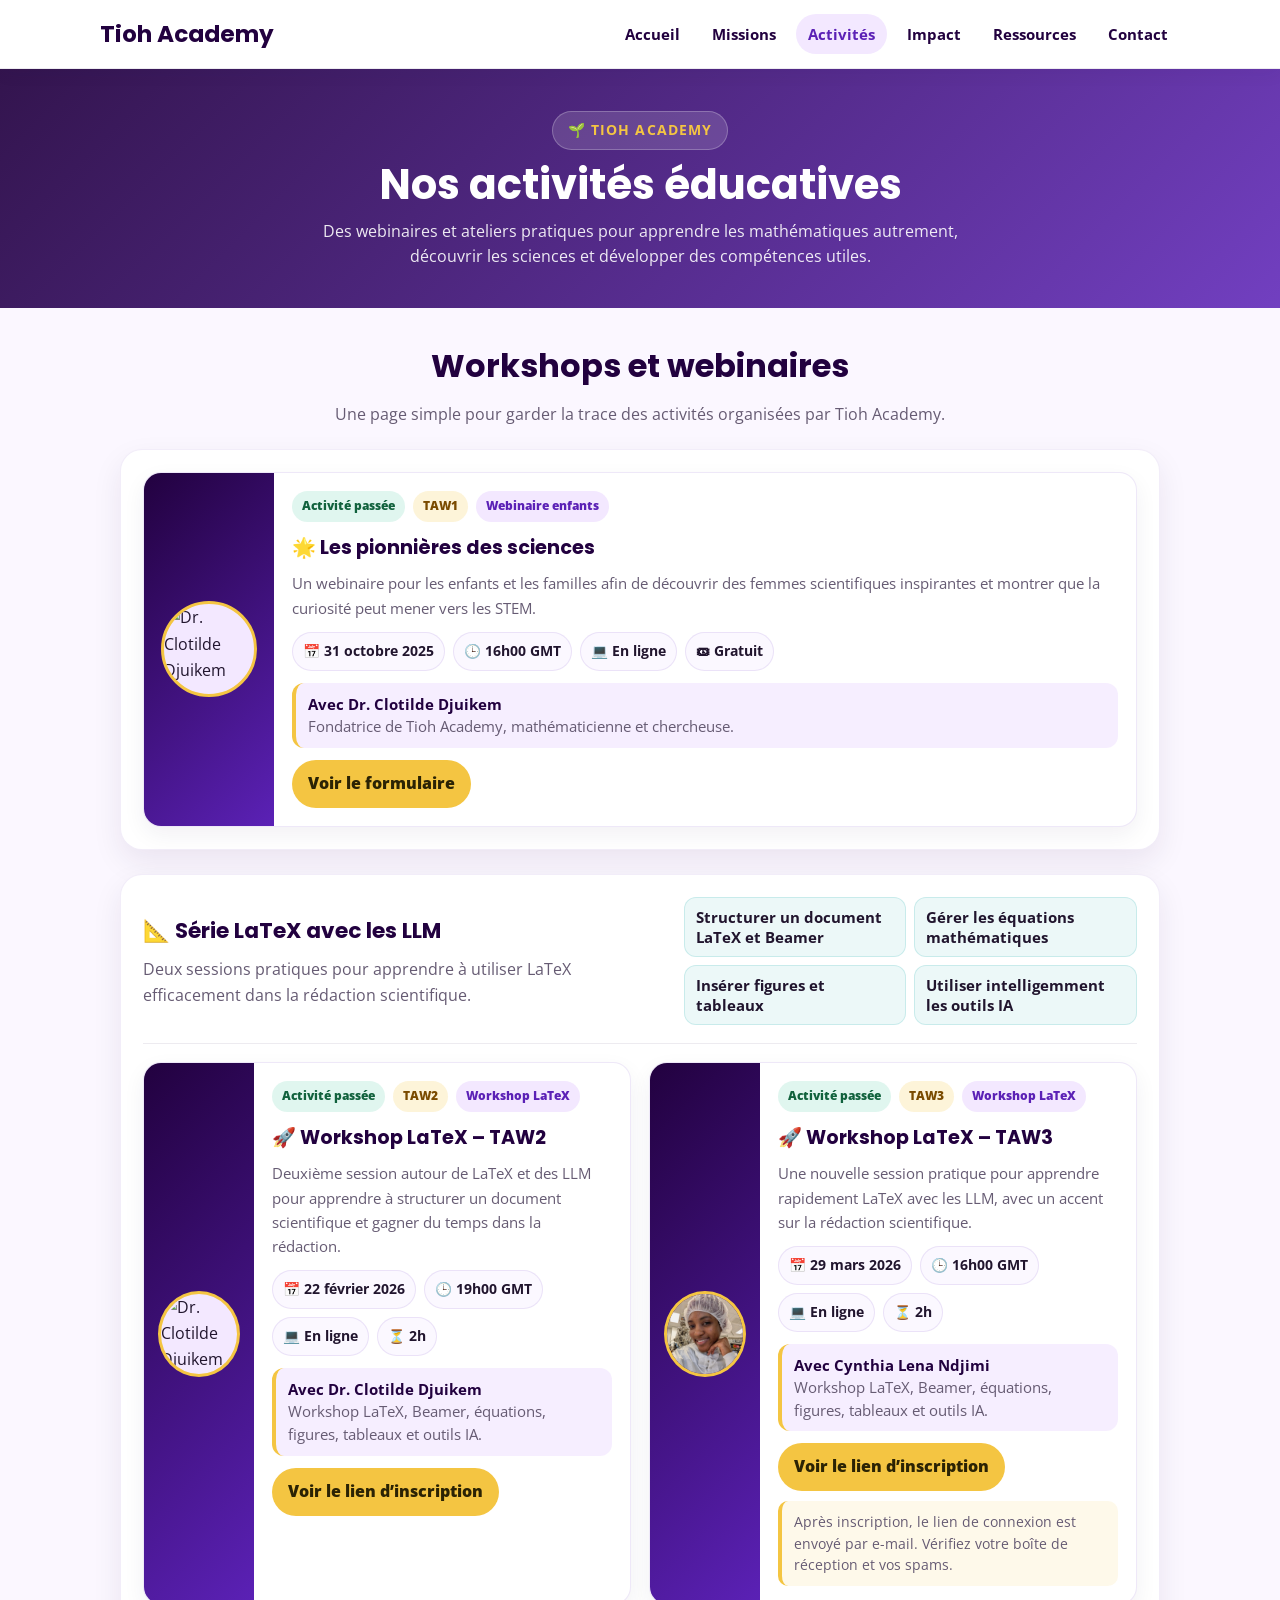
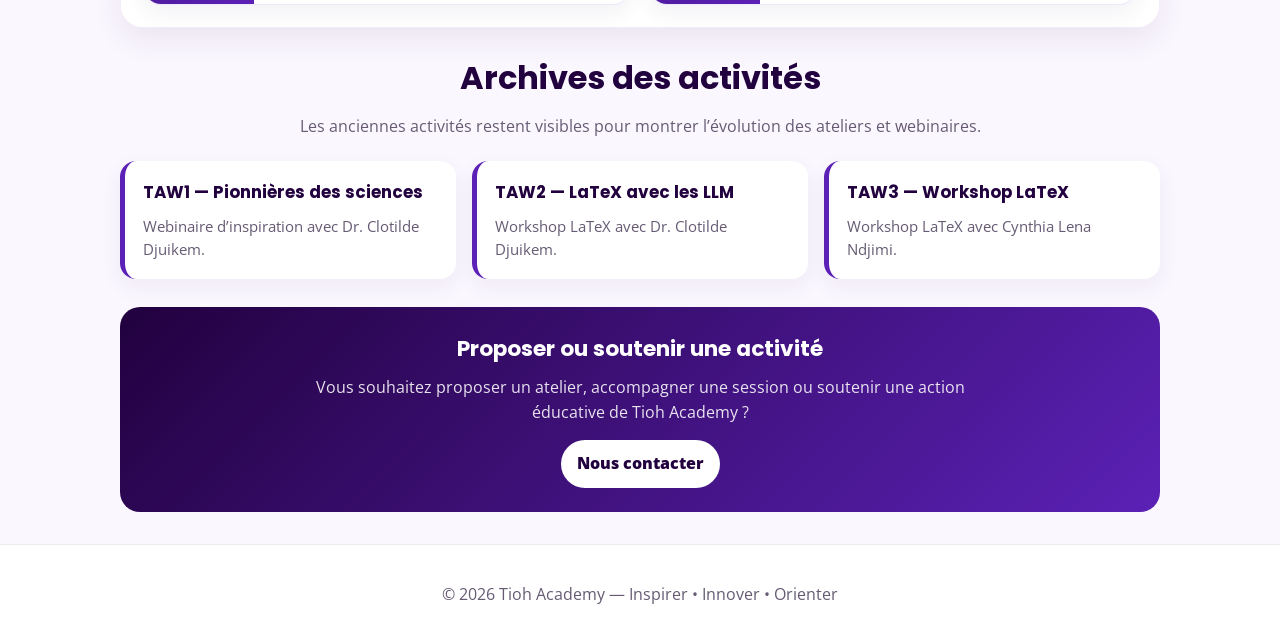
==== commit af2d7f1f: "Add files via upload" ====
--- a/activites.html
+++ b/activites.html
@@ -5,546 +5,476 @@
   <meta name="viewport" content="width=device-width, initial-scale=1.0" />
 
   <title>Nos activités — Tioh Academy</title>
-  <meta name="description" content="Découvrez les activités éducatives de Tioh Academy : webinaires, workshops LaTeX, ateliers de vulgarisation scientifique, ressources et événements pour apprendre les mathématiques autrement." />
+  <meta name="description" content="Activités éducatives de Tioh Academy : webinaires, workshops LaTeX, vulgarisation scientifique et ateliers pour apprendre les mathématiques autrement." />
 
   <link rel="stylesheet" href="style.css" />
-  <link href="https://fonts.googleapis.com/css2?family=Poppins:wght@400;600;700;800&family=Open+Sans&display=swap" rel="stylesheet" />
+  <link href="https://fonts.googleapis.com/css2?family=Poppins:wght@400;600;700&family=Open+Sans&display=swap" rel="stylesheet" />
 
   <style>
     :root {
-      --tioh-navy: #22013F;
-      --tioh-purple: #5B21B6;
-      --tioh-purple-2: #7d3c98;
-      --tioh-lavender: #F3E8FF;
-      --tioh-light: #FBF7FF;
-      --tioh-gold: #F4C542;
-      --tioh-teal: #0EA5A6;
-      --tioh-green: #10B981;
-      --tioh-text: #21152E;
-      --tioh-muted: #665B73;
-      --white: #ffffff;
-    }
+      --violet-fonce: #22013F;
+      --violet: #5B21B6;
+      --lavande: #F3E8FF;
+      --fond: #FBF7FF;
+      --or: #F4C542;
+      --turquoise: #0EA5A6;
+      --vert: #10B981;
+      --texte: #21152E;
+      --gris: #665B73;
+      --blanc: #ffffff;
+    }
+
+    * { box-sizing: border-box; }
 
     body {
+      margin: 0;
+      font-family: "Open Sans", sans-serif;
+      color: var(--texte);
+      background: var(--fond);
+    }
+
+    header {
+      background: var(--blanc);
+      border-bottom: 1px solid rgba(34,1,63,0.08);
+      box-shadow: 0 4px 18px rgba(34,1,63,0.05);
+      position: sticky;
+      top: 0;
+      z-index: 20;
+    }
+
+    header .container {
+      max-width: 1120px;
+      margin: 0 auto;
+      padding: 14px 20px;
+      display: flex;
+      align-items: center;
+      justify-content: space-between;
+      gap: 18px;
+    }
+
+    .logo {
+      margin: 0;
+      font-family: "Poppins", sans-serif;
+      font-size: 1.45rem;
+      color: var(--violet-fonce);
+      font-weight: 700;
+      white-space: nowrap;
+    }
+
+    nav ul {
+      list-style: none;
+      display: flex;
+      align-items: center;
+      justify-content: flex-end;
+      gap: 8px;
+      padding: 0;
+      margin: 0;
+      flex-wrap: wrap;
+    }
+
+    nav li { margin: 0; padding: 0; }
+
+    nav a {
+      display: inline-block;
+      color: var(--violet-fonce);
+      text-decoration: none;
+      font-weight: 700;
+      font-size: 0.92rem;
+      padding: 8px 12px;
+      border-radius: 999px;
+      transition: background 0.2s ease, color 0.2s ease;
+    }
+
+    nav a:hover,
+    nav a.active {
+      background: var(--lavande);
+      color: var(--violet);
+    }
+
+    .hero-activities {
       background:
-        radial-gradient(circle at top left, rgba(244,197,66,0.16), transparent 32%),
-        radial-gradient(circle at top right, rgba(14,165,166,0.16), transparent 28%),
-        var(--tioh-light);
-    }
-
-    .hero-activities {
-      position: relative;
-      overflow: hidden;
+        linear-gradient(135deg, rgba(34,1,63,0.92), rgba(91,33,182,0.86)),
+        url('images/hero-activites.jpg') center/cover no-repeat;
       color: white;
       text-align: center;
-      padding: 74px 20px 62px;
-      background:
-        linear-gradient(135deg, rgba(34,1,63,0.94), rgba(91,33,182,0.88)),
-        url('images/hero-activites.jpg') center/cover no-repeat;
-    }
-
-    .hero-activities::before,
-    .hero-activities::after {
-      content: "";
-      position: absolute;
-      border-radius: 50%;
-      opacity: 0.55;
-      pointer-events: none;
-    }
-
-    .hero-activities::before {
-      width: 260px;
-      height: 260px;
-      background: var(--tioh-gold);
-      top: -105px;
-      left: -80px;
-    }
-
-    .hero-activities::after {
-      width: 230px;
-      height: 230px;
-      background: var(--tioh-teal);
-      right: -70px;
-      bottom: -95px;
-    }
-
-    .hero-activities .hero-inner {
-      position: relative;
-      z-index: 2;
-      max-width: 920px;
+      padding: 42px 20px 38px;
+    }
+
+    .hero-inner {
+      max-width: 820px;
       margin: 0 auto;
-      animation: slideUp 0.9s ease-out;
     }
 
     .eyebrow {
-      display: inline-flex;
-      align-items: center;
-      gap: 8px;
-      background: rgba(255,255,255,0.15);
+      display: inline-block;
+      background: rgba(255,255,255,0.14);
       border: 1px solid rgba(255,255,255,0.24);
-      color: var(--tioh-gold);
-      padding: 8px 16px;
+      color: var(--or);
+      padding: 7px 15px;
       border-radius: 999px;
-      font-weight: 800;
-      font-size: 0.9rem;
-      letter-spacing: 0.02em;
-      margin-bottom: 18px;
-      backdrop-filter: blur(6px);
+      font-weight: 700;
+      font-size: 0.86rem;
+      margin-bottom: 12px;
     }
 
     .hero-activities h1 {
       font-family: "Poppins", sans-serif;
-      font-size: clamp(2.1rem, 5vw, 4rem);
-      line-height: 1.05;
-      margin: 0 0 18px;
-      font-weight: 800;
+      font-size: clamp(1.75rem, 4vw, 2.6rem);
+      line-height: 1.12;
+      margin: 0 0 10px;
+      font-weight: 700;
     }
 
     .hero-activities p {
+      max-width: 700px;
+      margin: 0 auto;
+      font-size: 1rem;
+      line-height: 1.6;
+      color: rgba(255,255,255,0.9);
+    }
+
+    .section {
+      max-width: 1080px;
+      margin: 0 auto;
+      padding: 32px 20px;
+    }
+
+    .section-title {
+      text-align: center;
+      margin-bottom: 22px;
+    }
+
+    .section-title h2 {
+      font-family: "Poppins", sans-serif;
+      color: var(--violet-fonce);
+      font-size: clamp(1.35rem, 2.8vw, 2rem);
+      margin: 0 0 8px;
+    }
+
+    .section-title p {
+      margin: 0 auto;
+      color: var(--gris);
+      line-height: 1.65;
       max-width: 760px;
-      margin: 0 auto;
-      font-size: 1.1rem;
-      line-height: 1.7;
-      color: rgba(255,255,255,0.92);
-    }
-
-    .section-activities {
-      max-width: 1120px;
-      margin: 0 auto;
-      padding: 46px 20px;
-    }
-
-    .section-head {
-      text-align: center;
-      max-width: 820px;
-      margin: 0 auto 30px;
-    }
-
-    .section-head h2 {
-      color: var(--tioh-navy);
+    }
+
+    .bloc {
+      background: white;
+      border-radius: 22px;
+      padding: 22px;
+      box-shadow: 0 12px 30px rgba(34,1,63,0.08);
+      border: 1px solid rgba(91,33,182,0.08);
+      margin-bottom: 24px;
+    }
+
+    .series-head {
+      display: grid;
+      grid-template-columns: 1.15fr 1fr;
+      gap: 20px;
+      align-items: center;
+      border-bottom: 1px solid rgba(34,1,63,0.08);
+      padding-bottom: 18px;
+      margin-bottom: 18px;
+    }
+
+    .series-head h3 {
+      margin: 0 0 8px;
+      color: var(--violet-fonce);
       font-family: "Poppins", sans-serif;
-      font-size: clamp(1.65rem, 3vw, 2.35rem);
-      margin: 0 0 10px;
-    }
-
-    .section-head p {
-      color: var(--tioh-muted);
+      font-size: 1.35rem;
+    }
+
+    .series-head p {
       margin: 0;
-      line-height: 1.7;
-    }
-
-    .activity-stack {
+      color: var(--gris);
+      line-height: 1.6;
+    }
+
+    .skill-list {
       display: grid;
-      gap: 26px;
+      grid-template-columns: repeat(2, minmax(0, 1fr));
+      gap: 8px;
+      margin: 0;
+      padding: 0;
+      list-style: none;
+    }
+
+    .skill-list li {
+      background: rgba(14,165,166,0.08);
+      border: 1px solid rgba(14,165,166,0.16);
+      color: var(--texte);
+      border-radius: 12px;
+      padding: 9px 11px;
+      font-size: 0.93rem;
+      font-weight: 700;
+      line-height: 1.35;
+    }
+
+    .activity-grid {
+      display: grid;
+      grid-template-columns: repeat(2, minmax(0, 1fr));
+      gap: 18px;
     }
 
     .activity-card {
+      background: #fff;
+      border-radius: 18px;
+      border: 1px solid rgba(91,33,182,0.10);
+      box-shadow: 0 8px 22px rgba(34,1,63,0.06);
+      overflow: hidden;
       display: grid;
-      grid-template-columns: 285px 1fr;
-      gap: 26px;
-      background: var(--white);
-      border-radius: 24px;
-      padding: 24px;
-      box-shadow: 0 16px 40px rgba(34,1,63,0.10);
-      border: 1px solid rgba(91,33,182,0.08);
-      position: relative;
-      overflow: hidden;
-      transition: transform 0.25s ease, box-shadow 0.25s ease;
-    }
-
-    .activity-card:hover {
-      transform: translateY(-4px);
-      box-shadow: 0 22px 50px rgba(34,1,63,0.15);
-    }
-
-    .activity-card::before {
-      content: "";
-      position: absolute;
-      inset: 0 auto 0 0;
-      width: 7px;
-      background: linear-gradient(180deg, var(--tioh-gold), var(--tioh-teal), var(--tioh-purple));
-    }
-
-    .activity-media {
-      position: relative;
-      min-height: 250px;
-      border-radius: 20px;
-      overflow: hidden;
-      background:
-        radial-gradient(circle at top left, rgba(244,197,66,0.35), transparent 38%),
-        linear-gradient(135deg, var(--tioh-navy), var(--tioh-purple));
+      grid-template-columns: 110px 1fr;
+      min-height: 100%;
+    }
+
+    .activity-card.full {
+      grid-template-columns: 130px 1fr;
+      grid-column: 1 / -1;
+    }
+
+    .intervenante-photo {
+      background: linear-gradient(135deg, var(--violet-fonce), var(--violet));
       display: flex;
       align-items: center;
       justify-content: center;
-      color: white;
-    }
-
-    .activity-media img {
-      width: 100%;
-      height: 100%;
-      min-height: 250px;
+      padding: 14px;
+    }
+
+    .intervenante-photo img {
+      width: 86px;
+      height: 86px;
+      border-radius: 50%;
       object-fit: cover;
+      border: 3px solid var(--or);
+      background: var(--lavande);
       display: block;
     }
 
-    .media-placeholder {
-      text-align: center;
-      padding: 22px;
-    }
-
-    .media-placeholder .big {
-      font-size: 3rem;
-      display: block;
-      margin-bottom: 10px;
-    }
-
-    .media-placeholder strong {
-      display: block;
-      font-family: "Poppins", sans-serif;
-      font-size: 1.45rem;
-      line-height: 1.15;
-    }
-
-    .media-placeholder small {
-      display: block;
-      margin-top: 8px;
-      color: rgba(255,255,255,0.82);
-      line-height: 1.45;
-    }
-
-    .activity-content {
-      padding: 4px 0;
-    }
-
-    .topline {
+    .activity-card.full .intervenante-photo img {
+      width: 96px;
+      height: 96px;
+    }
+
+    .activity-body {
+      padding: 18px;
+    }
+
+    .tags {
       display: flex;
       flex-wrap: wrap;
-      gap: 10px;
-      align-items: center;
-      margin-bottom: 12px;
-    }
-
-    .status {
-      display: inline-flex;
-      align-items: center;
+      gap: 8px;
+      margin-bottom: 10px;
+    }
+
+    .tag {
+      display: inline-block;
+      padding: 5px 10px;
       border-radius: 999px;
-      padding: 7px 13px;
+      font-size: 0.78rem;
       font-weight: 800;
-      font-size: 0.82rem;
-      letter-spacing: 0.01em;
-    }
-
-    .status-past {
+      background: var(--lavande);
+      color: var(--violet);
+    }
+
+    .tag.gold {
+      background: rgba(244,197,66,0.20);
+      color: #7a4b00;
+    }
+
+    .tag.green {
+      background: rgba(16,185,129,0.13);
       color: #11623d;
-      background: rgba(16,185,129,0.14);
-      border: 1px solid rgba(16,185,129,0.20);
-    }
-
-    .status-featured {
-      color: #7a4b00;
-      background: rgba(244,197,66,0.22);
-      border: 1px solid rgba(244,197,66,0.40);
-    }
-
-    .activity-number {
-      display: inline-flex;
-      align-items: center;
-      border-radius: 999px;
-      padding: 7px 13px;
-      color: white;
-      background: var(--tioh-navy);
-      font-weight: 800;
-      font-size: 0.82rem;
-    }
-
-    .activity-content h3 {
-      margin: 0 0 10px;
-      color: var(--tioh-navy);
+    }
+
+    .activity-body h3 {
+      margin: 0 0 8px;
       font-family: "Poppins", sans-serif;
-      font-size: clamp(1.35rem, 2.4vw, 2rem);
-      line-height: 1.15;
-    }
-
-    .activity-content p {
-      color: var(--tioh-muted);
-      line-height: 1.7;
-      margin: 0 0 15px;
-    }
-
-    .activity-content strong {
-      color: var(--tioh-text);
-    }
-
-    .meta-grid {
-      display: grid;
-      grid-template-columns: repeat(2, minmax(0, 1fr));
-      gap: 10px;
-      margin: 16px 0;
+      color: var(--violet-fonce);
+      font-size: 1.2rem;
+    }
+
+    .activity-body p {
+      margin: 0 0 12px;
+      color: var(--gris);
+      line-height: 1.6;
+      font-size: 0.95rem;
+    }
+
+    .meta-line {
+      display: flex;
+      flex-wrap: wrap;
+      gap: 8px;
+      margin: 12px 0;
     }
 
     .meta {
       background: #fbf8ff;
       border: 1px solid rgba(91,33,182,0.10);
-      border-radius: 14px;
+      border-radius: 999px;
+      padding: 7px 10px;
+      font-size: 0.86rem;
+      font-weight: 700;
+      color: var(--texte);
+    }
+
+    .intervenante {
+      background: rgba(243,232,255,0.72);
+      border-left: 4px solid var(--or);
+      border-radius: 12px;
       padding: 10px 12px;
-      color: var(--tioh-text);
-      font-weight: 700;
+      margin: 12px 0;
+      color: var(--gris);
+      line-height: 1.5;
       font-size: 0.94rem;
     }
 
-    .program {
-      display: grid;
-      grid-template-columns: repeat(2, minmax(0, 1fr));
-      gap: 10px;
-      margin: 16px 0 18px;
-      padding: 0;
-      list-style: none;
-    }
-
-    .program li {
-      background: rgba(14,165,166,0.08);
-      border: 1px solid rgba(14,165,166,0.15);
-      color: var(--tioh-text);
-      border-radius: 14px;
-      padding: 11px 12px;
-      line-height: 1.35;
-      font-weight: 650;
-    }
-
-    .speaker-box {
-      display: flex;
-      align-items: center;
-      gap: 14px;
-      background: linear-gradient(135deg, rgba(243,232,255,0.9), rgba(255,255,255,0.95));
-      border: 1px solid rgba(91,33,182,0.12);
-      border-radius: 18px;
-      padding: 14px;
-      margin: 18px 0;
-    }
-
-    .speaker-photo {
-      width: 72px;
-      height: 72px;
-      border-radius: 50%;
-      object-fit: cover;
-      border: 3px solid var(--tioh-gold);
-      background: var(--tioh-lavender);
-      flex: 0 0 auto;
-    }
-
-    .speaker-placeholder {
-      width: 72px;
-      height: 72px;
-      border-radius: 50%;
-      border: 3px solid var(--tioh-gold);
-      background: linear-gradient(135deg, var(--tioh-purple), var(--tioh-teal));
-      color: white;
-      font-weight: 800;
-      display: inline-flex;
-      align-items: center;
-      justify-content: center;
-      flex: 0 0 auto;
-      font-family: "Poppins", sans-serif;
-      font-size: 0.95rem;
-    }
-
-    .speaker-box h4 {
-      margin: 0 0 4px;
-      color: var(--tioh-navy);
-      font-family: "Poppins", sans-serif;
-    }
-
-    .speaker-box p {
-      margin: 0;
-      font-size: 0.95rem;
-      line-height: 1.5;
-    }
-
-    .btn-row {
-      display: flex;
-      flex-wrap: wrap;
-      gap: 12px;
-      margin-top: 18px;
-    }
-
-    .btn-activity {
-      display: inline-flex;
-      align-items: center;
-      justify-content: center;
-      gap: 8px;
-      background: var(--tioh-gold);
+    .intervenante strong {
+      color: var(--violet-fonce);
+    }
+
+    .btn {
+      display: inline-block;
+      background: var(--or);
       color: #2b2304;
       text-decoration: none;
       font-weight: 800;
       border-radius: 999px;
-      padding: 12px 20px;
-      transition: transform 0.25s ease, background 0.25s ease;
-    }
-
-    .btn-activity:hover {
-      transform: translateY(-3px);
+      padding: 10px 16px;
+      transition: transform 0.2s ease, background 0.2s ease;
+    }
+
+    .btn:hover {
+      transform: translateY(-2px);
       background: #d9a91e;
     }
 
-    .btn-secondary {
-      background: var(--tioh-navy);
-      color: white;
-    }
-
-    .btn-secondary:hover {
-      background: var(--tioh-purple);
-    }
-
     .note {
-      font-size: 0.94rem;
-      color: var(--tioh-muted);
-      background: rgba(244,197,66,0.12);
-      border-left: 4px solid var(--tioh-gold);
-      border-radius: 12px;
-      padding: 12px 14px;
-      margin-top: 14px;
-    }
-
-    .archive-section {
-      background: linear-gradient(135deg, rgba(34,1,63,0.96), rgba(91,33,182,0.90));
-      color: white;
-      border-radius: 28px;
-      padding: 34px 24px;
-      margin-top: 44px;
-      overflow: hidden;
-      position: relative;
-    }
-
-    .archive-section::after {
-      content: "";
-      position: absolute;
-      width: 220px;
-      height: 220px;
-      background: var(--tioh-gold);
-      border-radius: 50%;
-      right: -90px;
-      top: -95px;
-      opacity: 0.45;
-    }
-
-    .archive-section h2,
-    .archive-section p {
-      position: relative;
-      z-index: 1;
-    }
-
-    .archive-section h2 {
-      margin: 0 0 10px;
-      font-family: "Poppins", sans-serif;
-      color: white;
-    }
-
-    .archive-section p {
-      margin: 0;
-      color: rgba(255,255,255,0.86);
-      line-height: 1.7;
+      margin-top: 10px;
+      padding: 10px 12px;
+      background: rgba(244,197,66,0.11);
+      border-left: 4px solid var(--or);
+      border-radius: 10px;
+      color: var(--gris);
+      font-size: 0.9rem;
+      line-height: 1.5;
     }
 
     .archive-grid {
-      position: relative;
-      z-index: 1;
       display: grid;
       grid-template-columns: repeat(3, minmax(0, 1fr));
       gap: 16px;
-      margin-top: 22px;
-    }
-
-    .mini-card {
-      background: rgba(255,255,255,0.12);
-      border: 1px solid rgba(255,255,255,0.18);
-      border-radius: 18px;
+      margin-top: 20px;
+    }
+
+    .archive-card {
+      background: white;
+      border-radius: 16px;
       padding: 18px;
-      backdrop-filter: blur(8px);
-    }
-
-    .mini-card h3 {
+      border-left: 5px solid var(--violet);
+      box-shadow: 0 8px 22px rgba(34,1,63,0.06);
+    }
+
+    .archive-card h3 {
       margin: 0 0 8px;
-      color: var(--tioh-gold);
+      color: var(--violet-fonce);
       font-family: "Poppins", sans-serif;
       font-size: 1.05rem;
     }
 
-    .mini-card p {
+    .archive-card p {
+      margin: 0;
+      color: var(--gris);
+      line-height: 1.55;
       font-size: 0.93rem;
-      margin: 0;
-    }
-
-    .contact-cta {
+    }
+
+    .cta {
+      margin-top: 28px;
+      background: linear-gradient(135deg, var(--violet-fonce), var(--violet));
+      color: white;
+      border-radius: 20px;
       text-align: center;
+      padding: 24px 20px;
+    }
+
+    .cta h2 {
+      margin: 0 0 8px;
+      font-family: "Poppins", sans-serif;
+      font-size: 1.35rem;
+    }
+
+    .cta p {
+      margin: 0 auto 14px;
+      color: rgba(255,255,255,0.88);
+      max-width: 720px;
+      line-height: 1.6;
+    }
+
+    .cta .btn {
       background: white;
-      border: 1px solid rgba(91,33,182,0.10);
-      border-radius: 24px;
-      box-shadow: 0 12px 32px rgba(34,1,63,0.08);
-      padding: 30px 20px;
-      margin-top: 30px;
-    }
-
-    .contact-cta h2 {
-      margin: 0 0 10px;
-      color: var(--tioh-navy);
-      font-family: "Poppins", sans-serif;
-    }
-
-    .contact-cta p {
-      color: var(--tioh-muted);
-      line-height: 1.7;
-      max-width: 760px;
-      margin: 0 auto 18px;
-    }
-
-    @keyframes slideUp {
-      from { transform: translateY(28px); opacity: 0; }
-      to { transform: translateY(0); opacity: 1; }
-    }
-
-    @media (max-width: 880px) {
-      .activity-card {
-        grid-template-columns: 1fr;
-      }
-
-      .activity-media {
-        max-width: 380px;
-        width: 100%;
-        margin: 0 auto;
-      }
-
+      color: var(--violet-fonce);
+    }
+
+    footer {
+      text-align: center;
+      padding: 20px;
+      background: white;
+      color: var(--gris);
+      border-top: 1px solid rgba(34,1,63,0.08);
+    }
+
+    @media (max-width: 820px) {
+      header .container {
+        flex-direction: column;
+        align-items: flex-start;
+      }
+
+      nav ul {
+        justify-content: flex-start;
+      }
+
+      .series-head,
+      .activity-grid,
       .archive-grid {
         grid-template-columns: 1fr;
       }
     }
 
-    @media (max-width: 620px) {
+    @media (max-width: 560px) {
+      nav a {
+        padding: 7px 9px;
+        font-size: 0.86rem;
+      }
+
       .hero-activities {
-        padding: 56px 16px 48px;
-      }
-
-      .section-activities {
-        padding: 36px 16px;
-      }
-
-      .activity-card {
-        padding: 18px;
-        border-radius: 20px;
-      }
-
-      .meta-grid,
-      .program {
+        padding: 34px 16px;
+      }
+
+      .section {
+        padding: 28px 16px;
+      }
+
+      .bloc {
+        padding: 16px;
+      }
+
+      .skill-list {
         grid-template-columns: 1fr;
       }
 
-      .speaker-box {
-        align-items: flex-start;
-      }
-
-      .speaker-photo,
-      .speaker-placeholder {
-        width: 58px;
-        height: 58px;
+      .activity-card,
+      .activity-card.full {
+        grid-template-columns: 1fr;
+      }
+
+      .intervenante-photo {
+        padding: 18px 18px 0;
+        background: white;
+      }
+
+      .intervenante-photo img {
+        width: 92px;
+        height: 92px;
       }
     }
   </style>
@@ -552,11 +482,10 @@
 
 <body>
 
-  <!-- Header -->
   <header>
     <div class="container">
       <h1 class="logo">Tioh Academy</h1>
-      <nav>
+      <nav aria-label="Navigation principale">
         <ul>
           <li><a href="index.html#accueil">Accueil</a></li>
           <li><a href="index.html#missions">Missions</a></li>
@@ -569,246 +498,201 @@
     </div>
   </header>
 
-  <!-- Hero -->
   <section class="hero-activities">
     <div class="hero-inner">
-      <div class="eyebrow">🌱 TIOH ACADEMY WORKSHOPS</div>
+      <div class="eyebrow">🌱 TIOH ACADEMY</div>
       <h1>Nos activités éducatives</h1>
       <p>
-        Webinaires, workshops et rencontres pratiques pour apprendre les mathématiques autrement,
-        développer des compétences scientifiques et rendre les outils de rédaction plus accessibles.
+        Des webinaires et ateliers pratiques pour apprendre les mathématiques autrement,
+        découvrir les sciences et développer des compétences utiles.
       </p>
     </div>
   </section>
 
-  <!-- Activités principales -->
-  <main class="section-activities">
-    <div class="section-head">
-      <h2>Workshops et webinaires Tioh Academy</h2>
+  <main class="section">
+    <div class="section-title">
+      <h2>Workshops et webinaires</h2>
       <p>
-        Les activités ci-dessous sont présentées comme des archives vivantes :
-        TAW1, TAW2 et TAW3 restent visibles pour montrer le parcours des activités organisées.
+        Une page simple pour garder la trace des activités organisées par Tioh Academy.
       </p>
     </div>
 
-    <div class="activity-stack">
-
-      <!-- TAW3 -->
-      <article class="activity-card" id="taw3">
-        <div class="activity-media">
-          <img src="images/activites/taw3-latex.png" alt="Affiche du Workshop LaTeX TAW3 de Tioh Academy">
-        </div>
-
-        <div class="activity-content">
-          <div class="topline">
-            <span class="activity-number">TAW3</span>
-            <span class="status status-past">Activité passée</span>
-            <span class="status status-featured">Workshop LaTeX</span>
+    <!-- TAW1 -->
+    <section class="bloc">
+      <div class="activity-grid">
+        <article class="activity-card full" id="taw1">
+          <div class="intervenante-photo">
+            <img src="images/intervenantes/clotilde_djuikem.jpeg" alt="Dr. Clotilde Djuikem">
           </div>
 
-          <h3>🚀 Workshop LaTeX – TAW3</h3>
-
-          <p>
-            Tu veux apprendre à utiliser <strong>LaTeX</strong> efficacement et gagner du temps dans la rédaction scientifique ?
-            Ce workshop pratique aide à créer des documents plus propres, plus structurés et plus professionnels.
-          </p>
-
-          <div class="meta-grid">
-            <div class="meta">📅 29 mars 2026</div>
-            <div class="meta">🕒 16h00 GMT</div>
-            <div class="meta">💻 En ligne</div>
-            <div class="meta">⏳ Durée : 2h</div>
-          </div>
-
-          <ul class="program">
-            <li>✔ Structurer un document LaTeX et Beamer</li>
-            <li>✔ Gérer les équations mathématiques</li>
-            <li>✔ Insérer figures et tableaux</li>
-            <li>✔ Utiliser intelligemment les outils IA</li>
-          </ul>
-
-          <div class="speaker-box">
-            <img class="speaker-photo" src="images/intervenantes/cynthia_lena_ndjimi.jpg" alt="Cynthia Lena Ndjimi, intervenante du workshop LaTeX Tioh Academy">
-            <div>
-              <h4>Avec Cynthia Lena Ndjimi</h4>
-              <p>
-                Une session pratique autour de LaTeX, Beamer, des équations, des figures, des tableaux
-                et de l’usage des LLM pour la rédaction scientifique.
-              </p>
-            </div>
-          </div>
-
-          <div class="btn-row">
-            <a href="https://lnkd.in/guh6CATs" class="btn-activity" target="_blank" rel="noopener noreferrer">
-              🔗 Voir le lien d’inscription
+          <div class="activity-body">
+            <div class="tags">
+              <span class="tag green">Activité passée</span>
+              <span class="tag gold">TAW1</span>
+              <span class="tag">Webinaire enfants</span>
+            </div>
+
+            <h3>🌟 Les pionnières des sciences</h3>
+            <p>
+              Un webinaire pour les enfants et les familles afin de découvrir des femmes scientifiques
+              inspirantes et montrer que la curiosité peut mener vers les STEM.
+            </p>
+
+            <div class="meta-line">
+              <span class="meta">📅 31 octobre 2025</span>
+              <span class="meta">🕒 16h00 GMT</span>
+              <span class="meta">💻 En ligne</span>
+              <span class="meta">🎟 Gratuit</span>
+            </div>
+
+            <div class="intervenante">
+              <strong>Avec Dr. Clotilde Djuikem</strong><br>
+              Fondatrice de Tioh Academy, mathématicienne et chercheuse.
+            </div>
+
+            <a href="https://docs.google.com/forms/d/e/1FAIpQLSdXNtFnPAZ7CL9iQlbw2U0p4MJKfTzaOCSV3G_324K0WNvIiQ/viewform?usp=header" class="btn" target="_blank" rel="noopener noreferrer">
+              Voir le formulaire
             </a>
           </div>
-
-          <p class="note">
-            Après inscription, le lien de connexion est envoyé par e-mail.
-            Pensez à vérifier la boîte de réception ainsi que les spams.
+        </article>
+      </div>
+    </section>
+
+    <!-- Série LaTeX -->
+    <section class="bloc">
+      <div class="series-head">
+        <div>
+          <h3>📐 Série LaTeX avec les LLM</h3>
+          <p>
+            Deux sessions pratiques pour apprendre à utiliser LaTeX efficacement
+            dans la rédaction scientifique.
           </p>
         </div>
-      </article>
-
-      <!-- TAW2 -->
-      <article class="activity-card" id="taw2">
-        <div class="activity-media">
-          <div class="media-placeholder">
-            <span class="big">📐</span>
-            <strong>Workshop LaTeX<br>TAW2</strong>
-            <small>Apprendre rapidement LaTeX avec les LLM</small>
+
+        <ul class="skill-list">
+          <li>Structurer un document LaTeX et Beamer</li>
+          <li>Gérer les équations mathématiques</li>
+          <li>Insérer figures et tableaux</li>
+          <li>Utiliser intelligemment les outils IA</li>
+        </ul>
+      </div>
+
+      <div class="activity-grid">
+
+        <!-- TAW2 -->
+        <article class="activity-card" id="taw2">
+          <div class="intervenante-photo">
+            <img src="images/intervenantes/clotilde_djuikem.jpeg" alt="Dr. Clotilde Djuikem">
           </div>
-        </div>
-
-        <div class="activity-content">
-          <div class="topline">
-            <span class="activity-number">TAW2</span>
-            <span class="status status-past">Activité passée</span>
-            <span class="status status-featured">Workshop LaTeX</span>
-          </div>
-
-          <h3>🚀 Workshop LaTeX – TAW2</h3>
-
-          <p>
-            Suite au grand nombre de demandes reçues lors du concours,
-            un second workshop a été organisé pour aider davantage de personnes
-            à apprendre rapidement <strong>LaTeX avec les LLM</strong>.
-          </p>
-
-          <div class="meta-grid">
-            <div class="meta">📅 22 février 2026</div>
-            <div class="meta">🕒 19h00 GMT</div>
-            <div class="meta">💻 En ligne</div>
-            <div class="meta">⏳ Durée : 2h</div>
-          </div>
-
-          <ul class="program">
-            <li>✔ Structurer un document LaTeX et Beamer</li>
-            <li>✔ Gérer les équations mathématiques</li>
-            <li>✔ Insérer figures et tableaux</li>
-            <li>✔ Utiliser intelligemment les outils IA</li>
-          </ul>
-
-          <div class="speaker-box">
-            <img class="speaker-photo" src="images/intervenantes/cynthia_lena_ndjimi.jpg" alt="Cynthia Lena Ndjimi, intervenante du workshop LaTeX Tioh Academy">
-            <div>
-              <h4>Avec Cynthia Lena Ndjimi</h4>
-              <p>
-                Merci à Cynthia Lena Ndjimi qui s’est proposée pour aider à organiser cette deuxième session. 🙏🏾
-              </p>
-            </div>
-          </div>
-
-          <div class="btn-row">
-            <a href="https://lnkd.in/gDzG6xdK" class="btn-activity" target="_blank" rel="noopener noreferrer">
-              🔗 Voir le lien d’inscription
+
+          <div class="activity-body">
+            <div class="tags">
+              <span class="tag green">Activité passée</span>
+              <span class="tag gold">TAW2</span>
+              <span class="tag">Workshop LaTeX</span>
+            </div>
+
+            <h3>🚀 Workshop LaTeX – TAW2</h3>
+            <p>
+              Deuxième session autour de LaTeX et des LLM pour apprendre à structurer
+              un document scientifique et gagner du temps dans la rédaction.
+            </p>
+
+            <div class="meta-line">
+              <span class="meta">📅 22 février 2026</span>
+              <span class="meta">🕒 19h00 GMT</span>
+              <span class="meta">💻 En ligne</span>
+              <span class="meta">⏳ 2h</span>
+            </div>
+
+            <div class="intervenante">
+              <strong>Avec Dr. Clotilde Djuikem</strong><br>
+              Workshop LaTeX, Beamer, équations, figures, tableaux et outils IA.
+            </div>
+
+            <a href="https://lnkd.in/gDzG6xdK" class="btn" target="_blank" rel="noopener noreferrer">
+              Voir le lien d’inscription
             </a>
           </div>
-
-          <p class="note">
-            Après inscription, vous recevrez le lien de connexion.
-            Merci de vérifier votre boîte de réception ainsi que vos spams.
-          </p>
+        </article>
+
+        <!-- TAW3 -->
+        <article class="activity-card" id="taw3">
+          <div class="intervenante-photo">
+            <img src="images/intervenantes/cynthia_lena_ndjimi.jpg" alt="Cynthia Lena Ndjimi">
+          </div>
+
+          <div class="activity-body">
+            <div class="tags">
+              <span class="tag green">Activité passée</span>
+              <span class="tag gold">TAW3</span>
+              <span class="tag">Workshop LaTeX</span>
+            </div>
+
+            <h3>🚀 Workshop LaTeX – TAW3</h3>
+            <p>
+              Une nouvelle session pratique pour apprendre rapidement LaTeX avec les LLM,
+              avec un accent sur la rédaction scientifique.
+            </p>
+
+            <div class="meta-line">
+              <span class="meta">📅 29 mars 2026</span>
+              <span class="meta">🕒 16h00 GMT</span>
+              <span class="meta">💻 En ligne</span>
+              <span class="meta">⏳ 2h</span>
+            </div>
+
+            <div class="intervenante">
+              <strong>Avec Cynthia Lena Ndjimi</strong><br>
+              Workshop LaTeX, Beamer, équations, figures, tableaux et outils IA.
+            </div>
+
+            <a href="https://lnkd.in/guh6CATs" class="btn" target="_blank" rel="noopener noreferrer">
+              Voir le lien d’inscription
+            </a>
+
+            <div class="note">
+              Après inscription, le lien de connexion est envoyé par e-mail.
+              Vérifiez votre boîte de réception et vos spams.
+            </div>
+          </div>
+        </article>
+
+      </div>
+    </section>
+
+    <section>
+      <div class="section-title">
+        <h2>Archives des activités</h2>
+        <p>
+          Les anciennes activités restent visibles pour montrer l’évolution des ateliers et webinaires.
+        </p>
+      </div>
+
+      <div class="archive-grid">
+        <div class="archive-card">
+          <h3>TAW1 — Pionnières des sciences</h3>
+          <p>Webinaire d’inspiration avec Dr. Clotilde Djuikem.</p>
         </div>
-      </article>
-
-      <!-- TAW1 -->
-      <article class="activity-card" id="taw1">
-        <div class="activity-media">
-          <div class="media-placeholder">
-            <span class="big">🌟</span>
-            <strong>Les pionnières<br>des sciences</strong>
-            <small>Quand la curiosité mène jusqu’aux STEM</small>
-          </div>
+
+        <div class="archive-card">
+          <h3>TAW2 — LaTeX avec les LLM</h3>
+          <p>Workshop LaTeX avec Dr. Clotilde Djuikem.</p>
         </div>
 
-        <div class="activity-content">
-          <div class="topline">
-            <span class="activity-number">TAW1</span>
-            <span class="status status-past">Activité passée</span>
-            <span class="status status-featured">Webinaire enfants</span>
-          </div>
-
-          <h3>🌟 TAW1 — Les pionnières des sciences</h3>
-
-          <p>
-            Ce webinaire a été conçu pour les enfants, mais aussi pour leurs parents curieux.
-            Ensemble, ils découvrent comment des femmes extraordinaires ont marqué l’histoire de la science
-            et comment la curiosité peut transformer une vie.
-          </p>
-
-          <div class="meta-grid">
-            <div class="meta">📅 31 octobre 2025</div>
-            <div class="meta">🕒 16h00 GMT</div>
-            <div class="meta">💻 En ligne</div>
-            <div class="meta">🎟 Gratuit</div>
-          </div>
-
-          <ul class="program">
-            <li>✔ Histoires inspirantes de femmes scientifiques</li>
-            <li>✔ Jeux interactifs et quiz ludiques</li>
-            <li>✔ Mini-défis mathématiques</li>
-            <li>✔ Conseils pour nourrir la curiosité scientifique</li>
-          </ul>
-
-          <div class="speaker-box">
-            <img class="speaker-photo" src="images/intervenantes/clotilde_djuikem.jpeg" alt="Dr. Clotilde Djuikem, fondatrice de Tioh Academy">
-            <div>
-              <h4>Avec Dr. Clotilde Djuikem</h4>
-              <p>
-                Fondatrice de Tioh Academy, mathématicienne et chercheuse en mathématiques appliquées.
-                L’objectif : montrer que la science appartient à tout le monde.
-              </p>
-            </div>
-          </div>
-
-          <div class="btn-row">
-            <a href="https://docs.google.com/forms/d/e/1FAIpQLSdXNtFnPAZ7CL9iQlbw2U0p4MJKfTzaOCSV3G_324K0WNvIiQ/viewform?usp=header" class="btn-activity" target="_blank" rel="noopener noreferrer">
-              💫 Voir le formulaire
-            </a>
-          </div>
-        </div>
-      </article>
-
-    </div>
-
-    <section class="archive-section">
-      <h2>Activités passées et prochaines sessions</h2>
-      <p>
-        Tioh Academy continue de développer des ateliers pratiques, des webinaires et des ressources
-        pour rendre les mathématiques, la rédaction scientifique et les outils numériques plus accessibles.
-      </p>
-
-      <div class="archive-grid">
-        <div class="mini-card">
-          <h3>TAW1</h3>
-          <p>Webinaire d’inspiration pour les enfants autour des pionnières des sciences et de la curiosité scientifique.</p>
-        </div>
-
-        <div class="mini-card">
-          <h3>TAW2</h3>
-          <p>Workshop LaTeX en ligne pour apprendre à structurer un document scientifique avec l’aide des LLM.</p>
-        </div>
-
-        <div class="mini-card">
-          <h3>TAW3</h3>
-          <p>Nouvelle session LaTeX centrée sur Beamer, les équations, les figures, les tableaux et les outils IA.</p>
+        <div class="archive-card">
+          <h3>TAW3 — Workshop LaTeX</h3>
+          <p>Workshop LaTeX avec Cynthia Lena Ndjimi.</p>
         </div>
       </div>
     </section>
 
-    <section class="contact-cta">
+    <section class="cta">
       <h2>Proposer ou soutenir une activité</h2>
       <p>
-        Vous souhaitez proposer un atelier, accompagner une session, soutenir une activité éducative
-        ou contribuer à la Bourse d’excellence Tioh Academy ?
+        Vous souhaitez proposer un atelier, accompagner une session ou soutenir une action éducative de Tioh Academy ?
       </p>
-
-      <div class="btn-row" style="justify-content:center;">
-        <a href="index.html#contact" class="btn-activity btn-secondary">Nous contacter</a>
-        <a href="ressources.html" class="btn-activity">Voir les ressources</a>
-      </div>
+      <a href="index.html#contact" class="btn">Nous contacter</a>
     </section>
   </main>
 
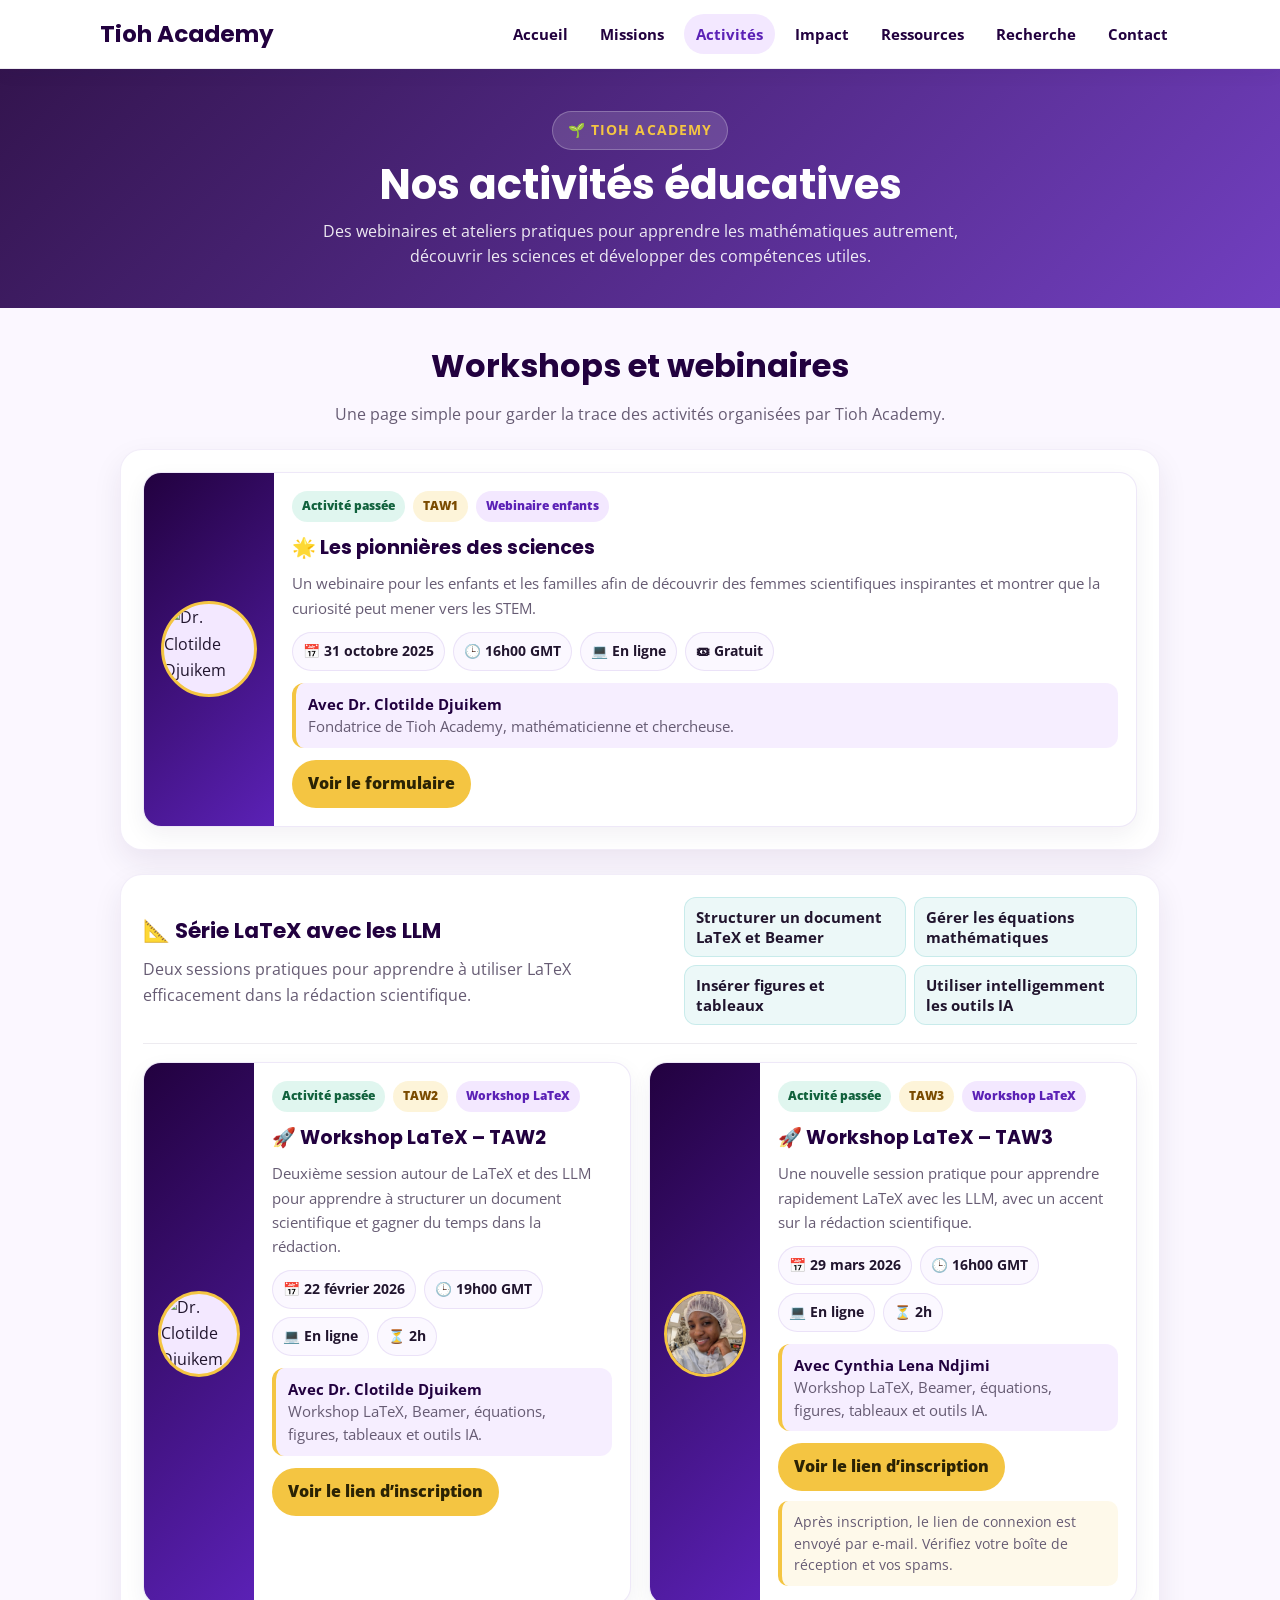
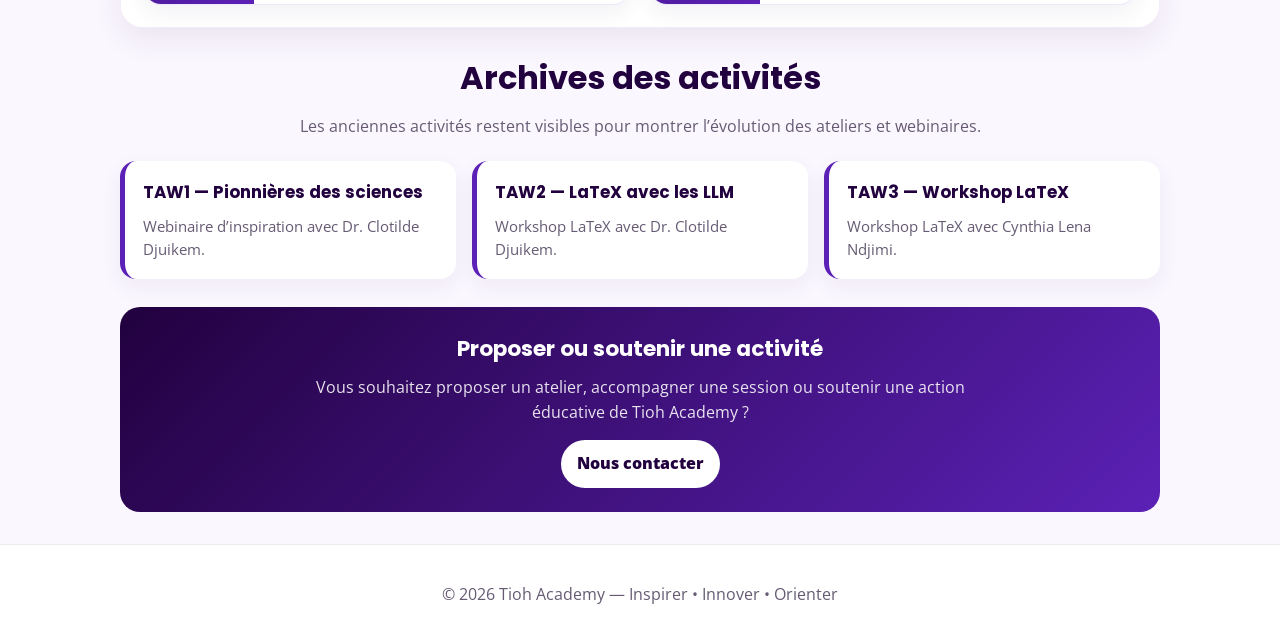
==== commit f1c31551: "Update activites.html" ====
--- a/activites.html
+++ b/activites.html
@@ -492,6 +492,7 @@
           <li><a href="activites.html" class="active">Activités</a></li>
           <li><a href="impact.html">Impact</a></li>
           <li><a href="ressources.html">Ressources</a></li>
+          </li><a href="#recherche">Recherche</a></li>
           <li><a href="index.html#contact">Contact</a></li>
         </ul>
       </nav>
@@ -517,7 +518,6 @@
       </p>
     </div>
 
-    <!-- TAW1 -->
     <section class="bloc">
       <div class="activity-grid">
         <article class="activity-card full" id="taw1">
@@ -558,7 +558,6 @@
       </div>
     </section>
 
-    <!-- Série LaTeX -->
     <section class="bloc">
       <div class="series-head">
         <div>
@@ -579,7 +578,6 @@
 
       <div class="activity-grid">
 
-        <!-- TAW2 -->
         <article class="activity-card" id="taw2">
           <div class="intervenante-photo">
             <img src="images/intervenantes/clotilde_djuikem.jpeg" alt="Dr. Clotilde Djuikem">
@@ -616,7 +614,6 @@
           </div>
         </article>
 
-        <!-- TAW3 -->
         <article class="activity-card" id="taw3">
           <div class="intervenante-photo">
             <img src="images/intervenantes/cynthia_lena_ndjimi.jpg" alt="Cynthia Lena Ndjimi">
--- a/style.css
+++ b/style.css
@@ -1260,3 +1260,155 @@
     grid-template-columns: 1fr;
   }
 }
+
+/* ================================
+   SECTION RECHERCHE
+================================ */
+
+.research-section {
+  position: relative;
+  overflow: hidden;
+  padding: 90px 0;
+  background:
+    radial-gradient(circle at 8% 12%, rgba(244, 197, 66, 0.22), transparent 25%),
+    radial-gradient(circle at 92% 10%, rgba(91, 33, 182, 0.16), transparent 28%),
+    linear-gradient(135deg, #ffffff 0%, var(--tioh-light) 55%, var(--tioh-lavender) 100%);
+}
+
+.research-container {
+  position: relative;
+  z-index: 1;
+  width: min(1140px, calc(100% - 36px));
+  margin: 0 auto;
+}
+
+.research-heading {
+  max-width: 790px;
+  margin: 0 auto 42px;
+  text-align: center;
+}
+
+.research-heading h2 {
+  margin: 0 0 16px;
+  color: var(--tioh-navy);
+  font-family: "Poppins", sans-serif;
+  font-size: clamp(2.15rem, 4vw, 3.6rem);
+  line-height: 1.08;
+}
+
+.research-feature {
+  display: grid;
+  grid-template-columns: 0.92fr 1.08fr;
+  gap: 34px;
+  padding: 18px;
+  border: 1px solid rgba(91, 33, 182, 0.13);
+  border-radius: 30px;
+  background: rgba(255, 255, 255, 0.93);
+  box-shadow: var(--shadow);
+}
+
+.research-visual {
+  min-height: 430px;
+  display: flex;
+  align-items: flex-end;
+  padding: 28px;
+  border-radius: 23px;
+  color: white;
+  background: linear-gradient(145deg, #160025, var(--tioh-navy), var(--tioh-purple));
+}
+
+.research-content {
+  padding: 24px 20px 24px 8px;
+}
+
+.research-equations {
+  display: grid;
+  gap: 11px;
+  margin: 22px 0;
+}
+
+.research-equation {
+  padding: 15px 17px;
+  border-left: 4px solid var(--tioh-gold);
+  border-radius: 14px;
+  color: var(--tioh-navy);
+  background: var(--tioh-light);
+}
+
+.research-actions {
+  display: flex;
+  flex-wrap: wrap;
+  gap: 12px;
+  margin-top: 24px;
+}
+
+.research-btn {
+  display: inline-flex;
+  align-items: center;
+  justify-content: center;
+  padding: 13px 21px;
+  border-radius: 999px;
+  font-weight: 800;
+}
+
+.research-btn-video {
+  color: white;
+  background: linear-gradient(135deg, var(--tioh-navy), var(--tioh-purple));
+}
+
+.research-btn-pdf {
+  color: var(--tioh-navy);
+  background: var(--tioh-gold);
+}
+
+.research-grid {
+  display: grid;
+  grid-template-columns: repeat(3, 1fr);
+  gap: 19px;
+  margin-top: 25px;
+}
+
+.research-card {
+  padding: 25px;
+  border: 1px solid rgba(91, 33, 182, 0.12);
+  border-radius: 21px;
+  background: white;
+  box-shadow: 0 17px 38px rgba(34, 1, 63, 0.075);
+}
+
+.research-invitation {
+  margin-top: 42px;
+  padding: 34px;
+  text-align: center;
+  border-radius: 25px;
+  color: white;
+  background: linear-gradient(135deg, var(--tioh-navy), var(--tioh-purple));
+}
+
+@media (max-width: 920px) {
+  .research-feature {
+    grid-template-columns: 1fr;
+  }
+
+  .research-grid {
+    grid-template-columns: 1fr 1fr;
+  }
+}
+
+@media (max-width: 640px) {
+  .research-section {
+    padding: 64px 0;
+  }
+
+  .research-grid {
+    grid-template-columns: 1fr;
+  }
+
+  .research-actions {
+    flex-direction: column;
+  }
+
+  .research-btn {
+    width: 100%;
+  }
+}
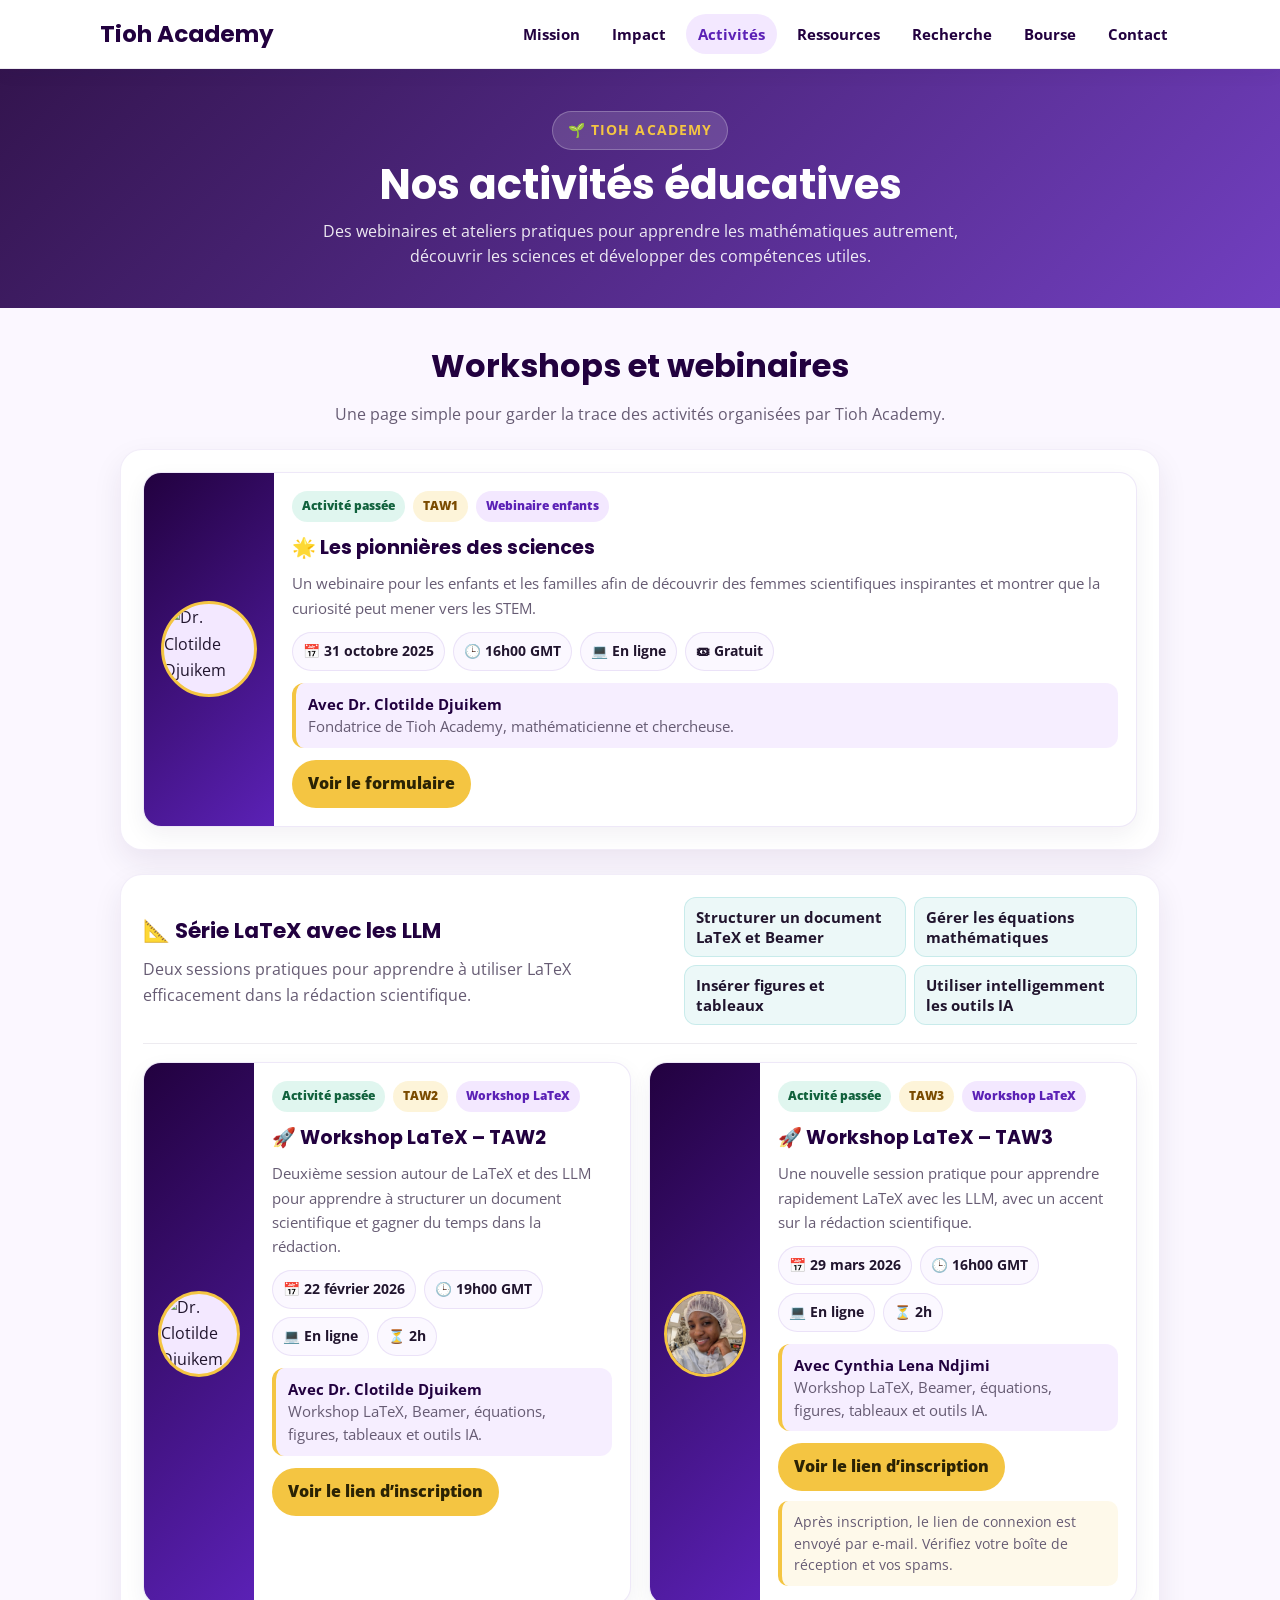
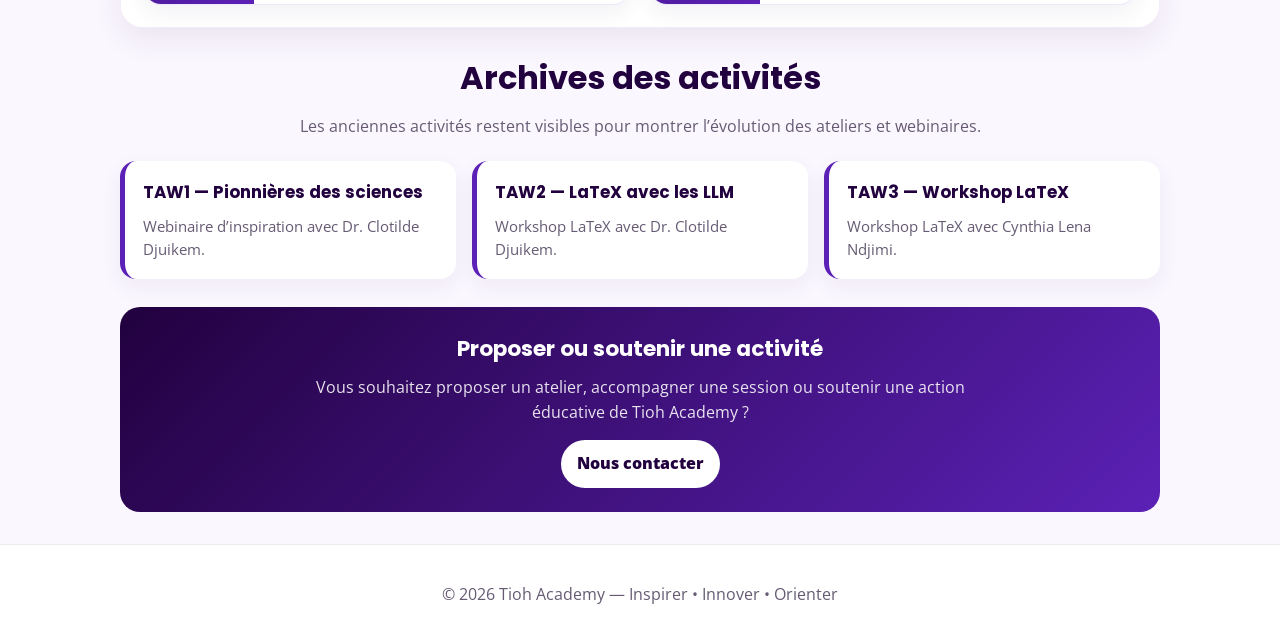
==== commit fd10ced5: "Add files via upload" ====
--- a/activites.html
+++ b/activites.html
@@ -487,12 +487,12 @@
       <h1 class="logo">Tioh Academy</h1>
       <nav aria-label="Navigation principale">
         <ul>
-          <li><a href="index.html#accueil">Accueil</a></li>
-          <li><a href="index.html#missions">Missions</a></li>
+          <li><a href="index.html#missions">Mission</a></li>
+          <li><a href="impact.html">Impact</a></li>
           <li><a href="activites.html" class="active">Activités</a></li>
-          <li><a href="impact.html">Impact</a></li>
           <li><a href="ressources.html">Ressources</a></li>
-          </li><a href="#recherche">Recherche</a></li>
+          <li><a href="recherche.html">Recherche</a></li>
+          <li><a href="bourse.html">Bourse</a></li>
           <li><a href="index.html#contact">Contact</a></li>
         </ul>
       </nav>
